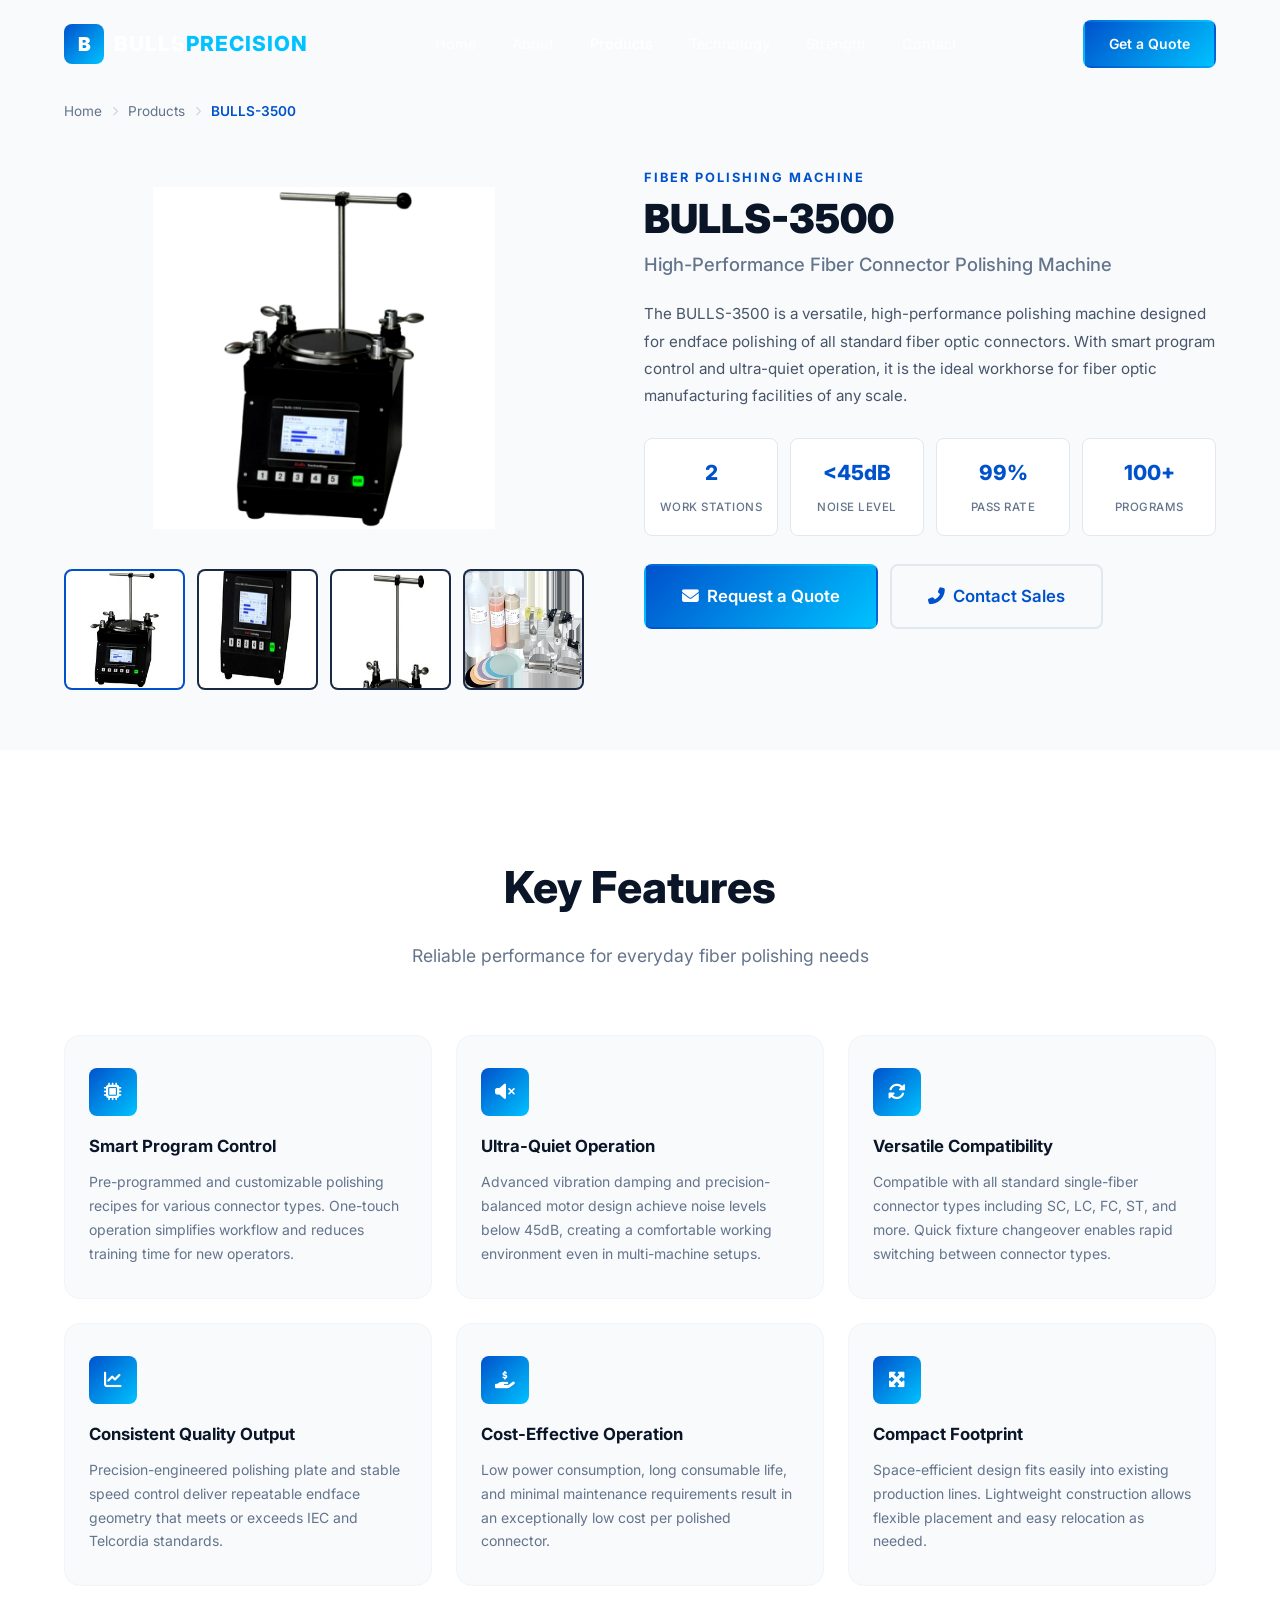
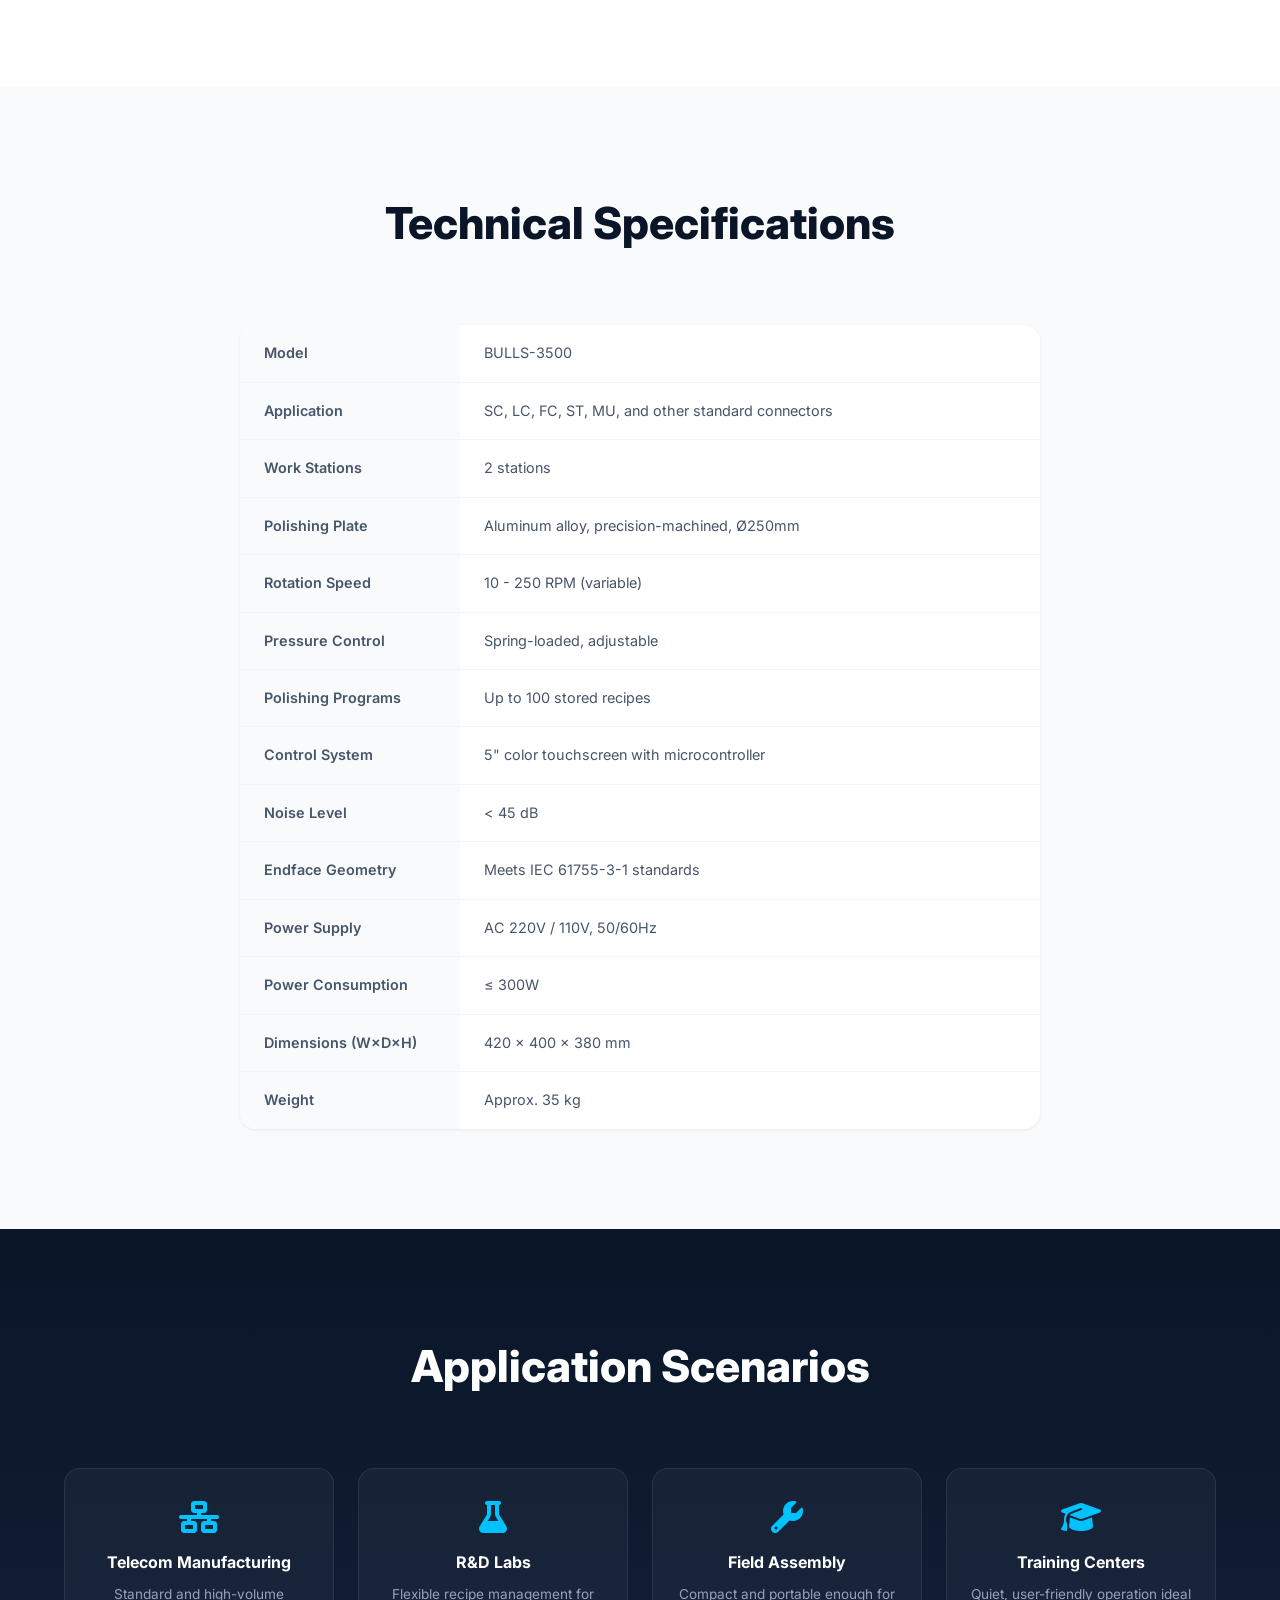
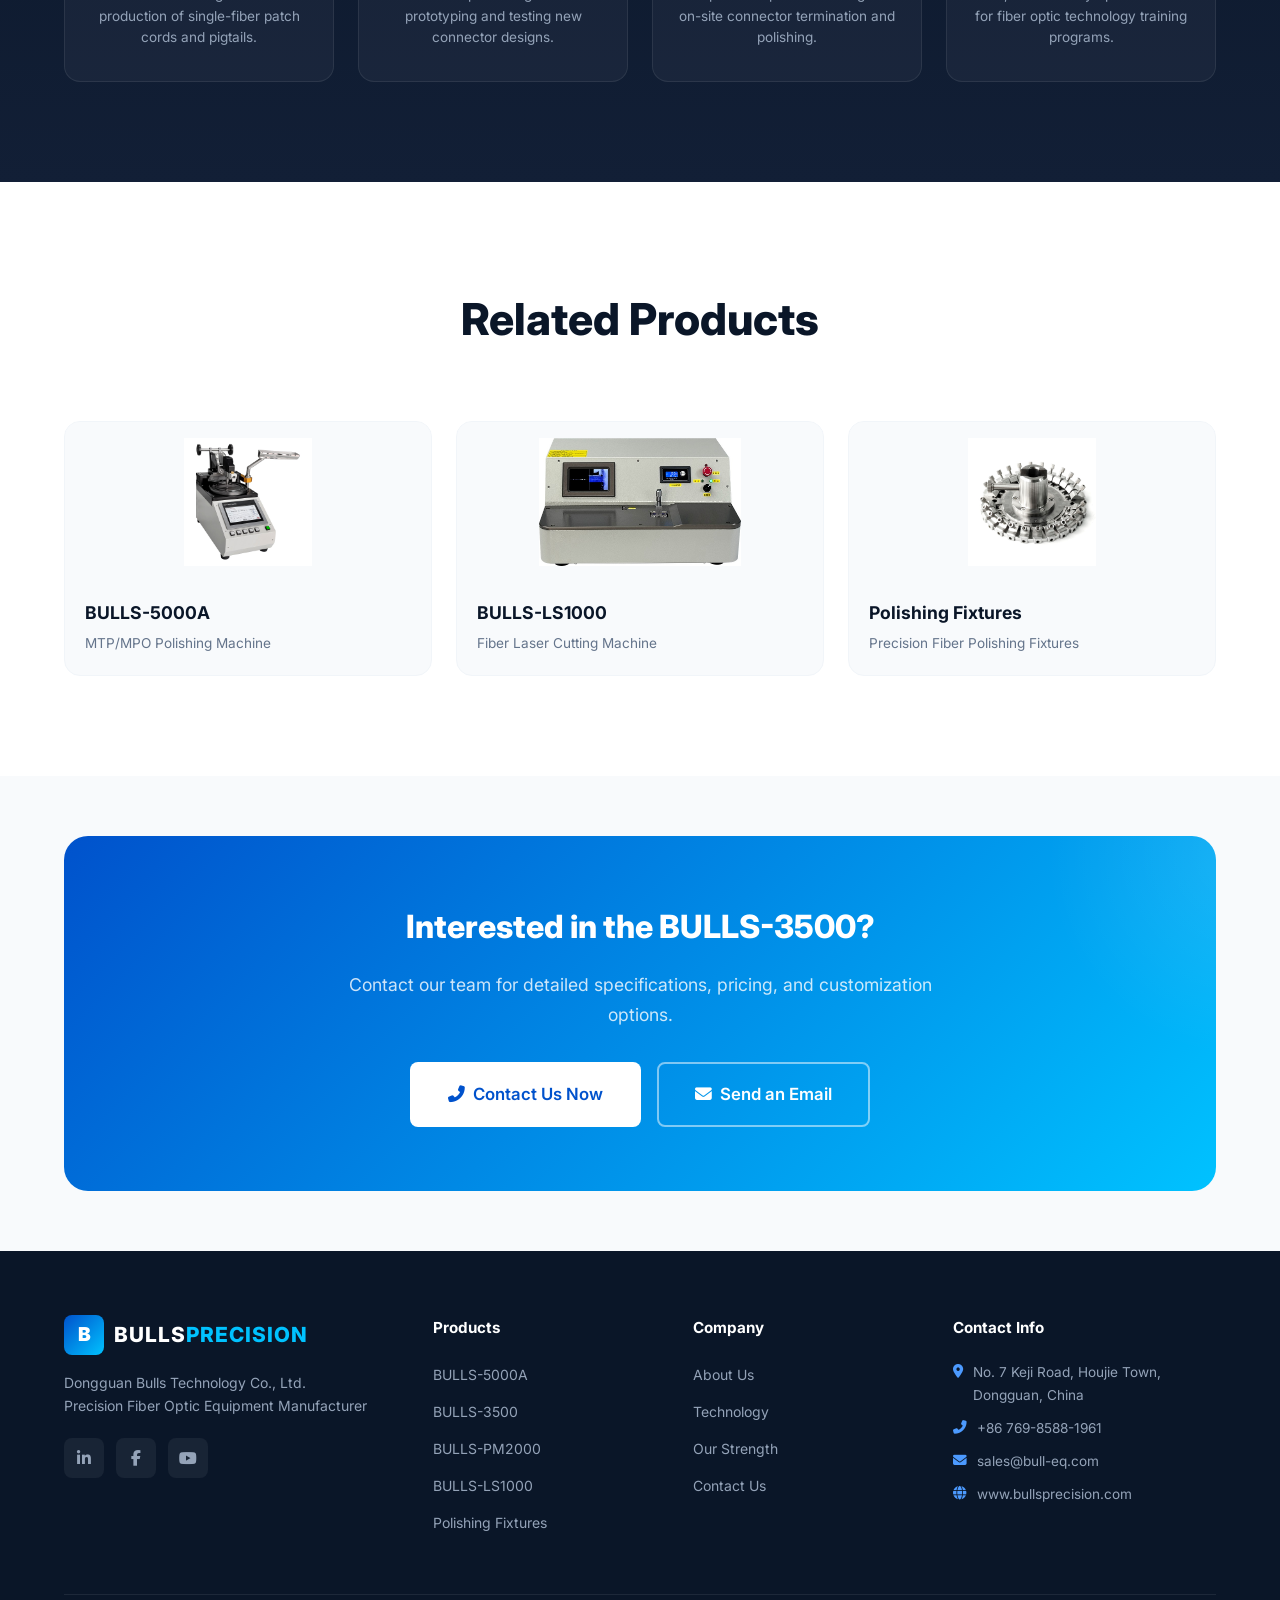
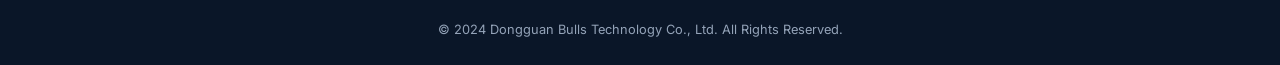
==== products/bulls-3500.html @ af6c83a5 "Initial release: Bulls Precision website Complete static website for Bulls Precision (Dongguan Bulls" ====
<!DOCTYPE html>
<html lang="en">
<head>
    <meta charset="UTF-8">
    <meta name="viewport" content="width=device-width, initial-scale=1.0">
    <title>BULLS-3500 High-Performance Fiber Polishing Machine | Bulls Precision</title>
    <meta name="description" content="BULLS-3500 - Versatile high-performance fiber optic connector polishing machine with smart program control and ultra-quiet operation.">
    <meta name="keywords" content="BULLS-3500, fiber polishing machine, fiber connector polishing, SC LC FC polishing, high-performance polishing machine, Bulls Precision">
    <meta name="robots" content="index, follow">
    <link rel="canonical" href="https://www.bullsprecision.com/products/bulls-3500.html">
    <meta property="og:type" content="product">
    <meta property="og:url" content="https://www.bullsprecision.com/products/bulls-3500.html">
    <meta property="og:title" content="BULLS-3500 High-Performance Fiber Polishing Machine | Bulls Precision">
    <meta property="og:description" content="Versatile high-performance fiber optic connector polishing machine with smart program control, ultra-quiet operation, and multi-connector support.">
    <meta property="og:image" content="https://www.bullsprecision.com/images/product-bulls-3900-hq.jpg">
    <meta property="og:site_name" content="Bulls Precision">
    <meta name="twitter:card" content="summary_large_image">
    <meta name="twitter:title" content="BULLS-3500 Fiber Polishing Machine">
    <meta name="twitter:description" content="High-performance fiber polishing machine with smart control, ultra-quiet operation, and support for SC, LC, FC, ST connectors.">
    <meta name="twitter:image" content="https://www.bullsprecision.com/images/product-bulls-3900-hq.jpg">
    <link rel="stylesheet" href="../css/style.css">
    <link rel="stylesheet" href="../css/product-detail.css">
    <link href="https://fonts.googleapis.com/css2?family=Inter:wght@300;400;500;600;700;800;900&display=swap" rel="stylesheet">
    <link rel="stylesheet" href="https://cdnjs.cloudflare.com/ajax/libs/font-awesome/6.5.0/css/all.min.css">

    <!-- Structured Data: Product -->
    <script type="application/ld+json">
    {
        "@context": "https://schema.org",
        "@type": "Product",
        "name": "BULLS-3500",
        "description": "Versatile high-performance fiber optic connector polishing machine with smart program control, ultra-quiet operation, and multi-connector compatibility.",
        "brand": {
                "@type": "Brand",
                "name": "Bulls Precision"
        },
        "manufacturer": {
                "@type": "Organization",
                "name": "Dongguan Bulls Technology Co., Ltd."
        },
        "category": "Fiber Optic Polishing Machine",
        "image": "https://www.bullsprecision.com/images/product-bulls-3900-hq.jpg",
        "url": "https://www.bullsprecision.com/products/bulls-3500.html",
        "offers": {
                "@type": "Offer",
                "availability": "https://schema.org/InStock",
                "priceCurrency": "USD",
                "seller": {
                        "@type": "Organization",
                        "name": "Bulls Precision"
                }
        }
}
    </script>
</head>
<body>
    <!-- Navigation -->
    <nav class="navbar scrolled" id="navbar">
        <div class="container nav-container">
            <a href="../index.html" class="logo">
                <span class="logo-icon">B</span>
                <span class="logo-text">BULLS<span class="logo-highlight">PRECISION</span></span>
            </a>
            <ul class="nav-links" id="navLinks">
                <li><a href="../index.html">Home</a></li>
                <li><a href="../index.html#about">About</a></li>
                <li><a href="../index.html#products" class="active">Products</a></li>
                <li><a href="../index.html#tech">Technology</a></li>
                <li><a href="../index.html#stats">Strength</a></li>
                <li><a href="../index.html#contact">Contact</a></li>
            </ul>
            <div class="nav-right">
                <a href="../index.html#contact" class="btn btn-nav">Get a Quote</a>
                <button class="hamburger" id="hamburger" aria-label="Menu">
                    <span></span><span></span><span></span>
                </button>
            </div>
        </div>
    </nav>

    <main>

    <!-- Product Hero -->
    <section class="product-hero">
        <div class="container">
            <div class="product-breadcrumb">
                <a href="../index.html">Home</a>
                <i class="fas fa-chevron-right"></i>
                <a href="../index.html#products">Products</a>
                <i class="fas fa-chevron-right"></i>
                <span>BULLS-3500</span>
            </div>
            <div class="product-hero-grid">
                <div class="product-hero-image">
                    <div class="product-image-large has-img">
                        <img src="../images/product-bulls-3900-hq.jpg" alt="BULLS-3500">
                    </div>
                    <div class="product-image-thumbs">
                        <div class="thumb active" data-full="../images/product-bulls-3900-hq.jpg"><img src="../images/thumb-3500-full.jpg" alt="Full view"></div>
                        <div class="thumb" data-full="../images/product-bulls-3900-hq.jpg"><img src="../images/thumb-3500-panel.jpg" alt="Control panel"></div>
                        <div class="thumb" data-full="../images/product-bulls-3900-hq.jpg"><img src="../images/thumb-3500-plate.jpg" alt="Polishing plate"></div>
                        <div class="thumb" data-full="../images/product-bulls-3900-hq.jpg"><img src="../images/thumb-3500-accessories.jpg" alt="Accessories"></div>
                    </div>
                </div>
                <div class="product-hero-info">
                    <span class="product-category">Fiber Polishing Machine</span>
                    <h1>BULLS-3500</h1>
                    <p class="product-tagline">High-Performance Fiber Connector Polishing Machine</p>
                    <p class="product-intro">
                        The BULLS-3500 is a versatile, high-performance polishing machine designed for endface polishing
                        of all standard fiber optic connectors. With smart program control and ultra-quiet operation,
                        it is the ideal workhorse for fiber optic manufacturing facilities of any scale.
                    </p>
                    <div class="product-key-specs">
                        <div class="key-spec">
                            <span class="key-spec-value">2</span>
                            <span class="key-spec-label">Work Stations</span>
                        </div>
                        <div class="key-spec">
                            <span class="key-spec-value">&lt;45dB</span>
                            <span class="key-spec-label">Noise Level</span>
                        </div>
                        <div class="key-spec">
                            <span class="key-spec-value">99%</span>
                            <span class="key-spec-label">Pass Rate</span>
                        </div>
                        <div class="key-spec">
                            <span class="key-spec-value">100+</span>
                            <span class="key-spec-label">Programs</span>
                        </div>
                    </div>
                    <div class="product-hero-actions">
                        <a href="../index.html#contact" class="btn btn-primary btn-lg">
                            <i class="fas fa-envelope"></i> Request a Quote
                        </a>
                        <a href="mailto:sales@bull-eq.com" class="btn btn-secondary btn-lg">
                            <i class="fas fa-phone-alt"></i> Contact Sales
                        </a>
                    </div>
                </div>
            </div>
        </div>
    </section>

    <!-- Features -->
    <section class="section product-features-section">
        <div class="container">
            <div class="section-header">
                <h2 class="section-title">Key Features</h2>
                <p class="section-subtitle">Reliable performance for everyday fiber polishing needs</p>
            </div>
            <div class="features-grid">
                <div class="feature-card">
                    <div class="feature-icon"><i class="fas fa-microchip"></i></div>
                    <h3>Smart Program Control</h3>
                    <p>Pre-programmed and customizable polishing recipes for various connector types. One-touch operation simplifies workflow and reduces training time for new operators.</p>
                </div>
                <div class="feature-card">
                    <div class="feature-icon"><i class="fas fa-volume-mute"></i></div>
                    <h3>Ultra-Quiet Operation</h3>
                    <p>Advanced vibration damping and precision-balanced motor design achieve noise levels below 45dB, creating a comfortable working environment even in multi-machine setups.</p>
                </div>
                <div class="feature-card">
                    <div class="feature-icon"><i class="fas fa-sync-alt"></i></div>
                    <h3>Versatile Compatibility</h3>
                    <p>Compatible with all standard single-fiber connector types including SC, LC, FC, ST, and more. Quick fixture changeover enables rapid switching between connector types.</p>
                </div>
                <div class="feature-card">
                    <div class="feature-icon"><i class="fas fa-chart-line"></i></div>
                    <h3>Consistent Quality Output</h3>
                    <p>Precision-engineered polishing plate and stable speed control deliver repeatable endface geometry that meets or exceeds IEC and Telcordia standards.</p>
                </div>
                <div class="feature-card">
                    <div class="feature-icon"><i class="fas fa-hand-holding-usd"></i></div>
                    <h3>Cost-Effective Operation</h3>
                    <p>Low power consumption, long consumable life, and minimal maintenance requirements result in an exceptionally low cost per polished connector.</p>
                </div>
                <div class="feature-card">
                    <div class="feature-icon"><i class="fas fa-expand-arrows-alt"></i></div>
                    <h3>Compact Footprint</h3>
                    <p>Space-efficient design fits easily into existing production lines. Lightweight construction allows flexible placement and easy relocation as needed.</p>
                </div>
            </div>
        </div>
    </section>

    <!-- Specifications -->
    <section class="section product-specs-section">
        <div class="container">
            <div class="section-header">
                <h2 class="section-title">Technical Specifications</h2>
            </div>
            <div class="specs-table-wrapper">
                <table class="specs-table">
                    <tbody>
                        <tr><td class="spec-label">Model</td><td>BULLS-3500</td></tr>
                        <tr><td class="spec-label">Application</td><td>SC, LC, FC, ST, MU, and other standard connectors</td></tr>
                        <tr><td class="spec-label">Work Stations</td><td>2 stations</td></tr>
                        <tr><td class="spec-label">Polishing Plate</td><td>Aluminum alloy, precision-machined, &Oslash;250mm</td></tr>
                        <tr><td class="spec-label">Rotation Speed</td><td>10 - 250 RPM (variable)</td></tr>
                        <tr><td class="spec-label">Pressure Control</td><td>Spring-loaded, adjustable</td></tr>
                        <tr><td class="spec-label">Polishing Programs</td><td>Up to 100 stored recipes</td></tr>
                        <tr><td class="spec-label">Control System</td><td>5" color touchscreen with microcontroller</td></tr>
                        <tr><td class="spec-label">Noise Level</td><td>&lt; 45 dB</td></tr>
                        <tr><td class="spec-label">Endface Geometry</td><td>Meets IEC 61755-3-1 standards</td></tr>
                        <tr><td class="spec-label">Power Supply</td><td>AC 220V / 110V, 50/60Hz</td></tr>
                        <tr><td class="spec-label">Power Consumption</td><td>&le; 300W</td></tr>
                        <tr><td class="spec-label">Dimensions (W&times;D&times;H)</td><td>420 &times; 400 &times; 380 mm</td></tr>
                        <tr><td class="spec-label">Weight</td><td>Approx. 35 kg</td></tr>
                    </tbody>
                </table>
            </div>
        </div>
    </section>

    <!-- Applications -->
    <section class="section product-applications">
        <div class="container">
            <div class="section-header light">
                <h2 class="section-title">Application Scenarios</h2>
            </div>
            <div class="applications-grid">
                <div class="application-card">
                    <i class="fas fa-network-wired"></i>
                    <h4>Telecom Manufacturing</h4>
                    <p>Standard and high-volume production of single-fiber patch cords and pigtails.</p>
                </div>
                <div class="application-card">
                    <i class="fas fa-flask"></i>
                    <h4>R&D Labs</h4>
                    <p>Flexible recipe management for prototyping and testing new connector designs.</p>
                </div>
                <div class="application-card">
                    <i class="fas fa-wrench"></i>
                    <h4>Field Assembly</h4>
                    <p>Compact and portable enough for on-site connector termination and polishing.</p>
                </div>
                <div class="application-card">
                    <i class="fas fa-graduation-cap"></i>
                    <h4>Training Centers</h4>
                    <p>Quiet, user-friendly operation ideal for fiber optic technology training programs.</p>
                </div>
            </div>
        </div>
    </section>

    <!-- Related Products -->
    <section class="section related-products">
        <div class="container">
            <div class="section-header">
                <h2 class="section-title">Related Products</h2>
            </div>
            <div class="related-grid">
                <a href="bulls-5000a.html" class="related-card">
                    <div class="related-image"><img src="../images/product-bulls-5000-hq.jpg" alt="BULLS-5000A"></div>
                    <h4>BULLS-5000A</h4>
                    <p>MTP/MPO Polishing Machine</p>
                </a>
                <a href="bulls-ls1000.html" class="related-card">
                    <div class="related-image"><img src="../images/product-ls1000-hq.jpg" alt="BULLS-LS1000"></div>
                    <h4>BULLS-LS1000</h4>
                    <p>Fiber Laser Cutting Machine</p>
                </a>
                <a href="fixtures.html" class="related-card">
                    <div class="related-image"><img src="../images/fixture-round-hq.jpg" alt="Polishing Fixtures"></div>
                    <h4>Polishing Fixtures</h4>
                    <p>Precision Fiber Polishing Fixtures</p>
                </a>
            </div>
        </div>
    </section>

    <!-- CTA -->
    <section class="section cta-section">
        <div class="container">
            <div class="cta-card">
                <div class="cta-content">
                    <h2>Interested in the BULLS-3500?</h2>
                    <p>Contact our team for detailed specifications, pricing, and customization options.</p>
                    <div class="cta-actions">
                        <a href="../index.html#contact" class="btn btn-white btn-lg">
                            <i class="fas fa-phone-alt"></i> <span>Contact Us Now</span>
                        </a>
                        <a href="mailto:sales@bull-eq.com" class="btn btn-outline-white btn-lg">
                            <i class="fas fa-envelope"></i> <span>Send an Email</span>
                        </a>
                    </div>
                </div>
            </div>
        </div>
    </section>

    </main>

    <!-- Footer -->
    <footer class="footer">
        <div class="container">
            <div class="footer-grid">
                <div class="footer-brand">
                    <a href="../index.html" class="logo">
                        <span class="logo-icon">B</span>
                        <span class="logo-text">BULLS<span class="logo-highlight">PRECISION</span></span>
                    </a>
                    <p>Dongguan Bulls Technology Co., Ltd.<br>Precision Fiber Optic Equipment Manufacturer</p>
                    <div class="footer-social">
                        <a href="#" aria-label="LinkedIn"><i class="fab fa-linkedin-in"></i></a>
                        <a href="#" aria-label="Facebook"><i class="fab fa-facebook-f"></i></a>
                        <a href="#" aria-label="YouTube"><i class="fab fa-youtube"></i></a>
                    </div>
                </div>
                <div class="footer-links">
                    <h4>Products</h4>
                    <ul>
                        <li><a href="bulls-5000a.html">BULLS-5000A</a></li>
                        <li><a href="bulls-3500.html">BULLS-3500</a></li>
                        <li><a href="bulls-pm2000.html">BULLS-PM2000</a></li>
                        <li><a href="bulls-ls1000.html">BULLS-LS1000</a></li>
                        <li><a href="fixtures.html">Polishing Fixtures</a></li>
                    </ul>
                </div>
                <div class="footer-links">
                    <h4>Company</h4>
                    <ul>
                        <li><a href="../index.html#about">About Us</a></li>
                        <li><a href="../index.html#tech">Technology</a></li>
                        <li><a href="../index.html#stats">Our Strength</a></li>
                        <li><a href="../index.html#contact">Contact Us</a></li>
                    </ul>
                </div>
                <div class="footer-links">
                    <h4>Contact Info</h4>
                    <ul class="footer-contact">
                        <li><i class="fas fa-map-marker-alt"></i> No. 7 Keji Road, Houjie Town, Dongguan, China</li>
                        <li><i class="fas fa-phone-alt"></i> +86 769-8588-1961</li>
                        <li><i class="fas fa-envelope"></i> sales@bull-eq.com</li>
                        <li><i class="fas fa-globe"></i> www.bullsprecision.com</li>
                    </ul>
                </div>
            </div>
            <div class="footer-bottom">
                <p>&copy; 2024 Dongguan Bulls Technology Co., Ltd. All Rights Reserved.</p>
            </div>
        </div>
    </footer>

    <button class="back-to-top" id="backToTop" aria-label="Back to top">
        <i class="fas fa-chevron-up"></i>
    </button>

    <script src="../js/main.js"></script>
</body>
</html>
---- css/style.css ----
/* ========================================
   Bulls Precision - Premium Corporate Site
   ======================================== */

/* --- CSS Variables --- */
:root {
    --primary: #0052CC;
    --primary-dark: #003D99;
    --primary-light: #4C9AFF;
    --accent: #00C2FF;
    --accent-glow: rgba(0, 194, 255, 0.3);
    --dark: #0A1628;
    --dark-2: #121F36;
    --dark-3: #1A2944;
    --gray-900: #1E293B;
    --gray-800: #334155;
    --gray-700: #475569;
    --gray-600: #64748B;
    --gray-500: #94A3B8;
    --gray-400: #CBD5E1;
    --gray-300: #E2E8F0;
    --gray-200: #F1F5F9;
    --gray-100: #F8FAFC;
    --white: #FFFFFF;
    --gradient-primary: linear-gradient(135deg, #0052CC 0%, #00C2FF 100%);
    --gradient-dark: linear-gradient(180deg, #0A1628 0%, #121F36 100%);
    --gradient-card: linear-gradient(135deg, rgba(255,255,255,0.05) 0%, rgba(255,255,255,0.02) 100%);
    --shadow-sm: 0 1px 3px rgba(0,0,0,0.08);
    --shadow-md: 0 4px 20px rgba(0,0,0,0.1);
    --shadow-lg: 0 10px 40px rgba(0,0,0,0.15);
    --shadow-xl: 0 20px 60px rgba(0,0,0,0.2);
    --shadow-glow: 0 0 30px rgba(0, 82, 204, 0.3);
    --radius-sm: 8px;
    --radius-md: 12px;
    --radius-lg: 16px;
    --radius-xl: 24px;
    --transition: all 0.3s cubic-bezier(0.4, 0, 0.2, 1);
    --font-sans: 'Inter', 'Noto Sans SC', -apple-system, BlinkMacSystemFont, sans-serif;
}

/* --- Reset & Base --- */
*, *::before, *::after { box-sizing: border-box; margin: 0; padding: 0; }

html {
    scroll-behavior: smooth;
    font-size: 16px;
    -webkit-font-smoothing: antialiased;
}

body {
    font-family: var(--font-sans);
    color: var(--gray-800);
    background: var(--white);
    line-height: 1.7;
    overflow-x: hidden;
}

.container {
    max-width: 1200px;
    margin: 0 auto;
    padding: 0 24px;
}

a { text-decoration: none; color: inherit; transition: var(--transition); }
img { max-width: 100%; display: block; }
ul { list-style: none; }

/* --- Buttons --- */
.btn {
    display: inline-flex;
    align-items: center;
    gap: 8px;
    padding: 12px 28px;
    border-radius: var(--radius-sm);
    font-weight: 600;
    font-size: 0.95rem;
    border: 2px solid transparent;
    cursor: pointer;
    transition: var(--transition);
    white-space: nowrap;
    font-family: var(--font-sans);
}

.btn-primary {
    background: var(--gradient-primary);
    color: var(--white);
    border-color: transparent;
}
.btn-primary:hover {
    transform: translateY(-2px);
    box-shadow: var(--shadow-glow);
}

.btn-secondary {
    background: var(--gray-100);
    color: var(--primary);
    border-color: var(--gray-300);
}
.btn-secondary:hover {
    background: var(--primary);
    color: var(--white);
    border-color: var(--primary);
    transform: translateY(-2px);
}

.btn-outline {
    background: transparent;
    color: var(--white);
    border-color: rgba(255,255,255,0.4);
}
.btn-outline:hover {
    background: var(--white);
    color: var(--primary);
    border-color: var(--white);
}

.btn-white {
    background: var(--white);
    color: var(--primary);
}
.btn-white:hover {
    transform: translateY(-2px);
    box-shadow: var(--shadow-lg);
}

.btn-outline-white {
    background: transparent;
    color: var(--white);
    border-color: rgba(255,255,255,0.5);
}
.btn-outline-white:hover {
    background: rgba(255,255,255,0.15);
    border-color: var(--white);
}

.btn-lg { padding: 16px 36px; font-size: 1.05rem; }
.btn-full { width: 100%; justify-content: center; }
.btn-nav { padding: 10px 24px; font-size: 0.875rem; }

/* --- Navbar --- */
.navbar {
    position: fixed;
    top: 0;
    left: 0;
    right: 0;
    z-index: 1000;
    padding: 20px 0;
    transition: var(--transition);
}

.navbar.scrolled {
    background: rgba(255,255,255,0.95);
    backdrop-filter: blur(20px);
    -webkit-backdrop-filter: blur(20px);
    padding: 12px 0;
    box-shadow: 0 1px 20px rgba(0,0,0,0.08);
}

.nav-container {
    display: flex;
    align-items: center;
    justify-content: space-between;
}

.logo {
    display: flex;
    align-items: center;
    gap: 10px;
    z-index: 1001;
}

.logo-icon {
    display: flex;
    align-items: center;
    justify-content: center;
    width: 40px;
    height: 40px;
    background: var(--gradient-primary);
    color: var(--white);
    font-weight: 900;
    font-size: 1.2rem;
    border-radius: var(--radius-sm);
}

.logo-text {
    font-size: 1.3rem;
    font-weight: 800;
    letter-spacing: 1px;
    color: var(--white);
}

.navbar.scrolled .logo-text { color: var(--dark); }

.logo-highlight { color: var(--accent); }

.nav-links {
    display: flex;
    align-items: center;
    gap: 4px;
}

.nav-links a {
    padding: 8px 16px;
    font-size: 0.9rem;
    font-weight: 500;
    color: rgba(255,255,255,0.8);
    border-radius: var(--radius-sm);
}

.nav-links a:hover,
.nav-links a.active {
    color: var(--white);
    background: rgba(255,255,255,0.1);
}

.navbar.scrolled .nav-links a {
    color: var(--gray-700);
}

.navbar.scrolled .nav-links a:hover,
.navbar.scrolled .nav-links a.active {
    color: var(--primary);
    background: var(--gray-100);
}

.nav-right {
    display: flex;
    align-items: center;
    gap: 16px;
}

.btn-nav {
    background: var(--gradient-primary);
    color: var(--white) !important;
    border-radius: var(--radius-sm);
}

.hamburger {
    display: none;
    flex-direction: column;
    gap: 5px;
    background: none;
    border: none;
    cursor: pointer;
    padding: 4px;
    z-index: 1001;
}

.hamburger span {
    width: 24px;
    height: 2px;
    background: var(--white);
    border-radius: 2px;
    transition: var(--transition);
}

.navbar.scrolled .hamburger span { background: var(--dark); }

/* --- Hero --- */
.hero {
    position: relative;
    min-height: 100vh;
    display: flex;
    align-items: center;
    justify-content: center;
    background: var(--gradient-dark);
    overflow: hidden;
}

.hero-bg {
    position: absolute;
    inset: 0;
    overflow: hidden;
}

.hero-particles {
    position: absolute;
    inset: 0;
}

.hero-grid {
    position: absolute;
    inset: 0;
    background-image:
        linear-gradient(rgba(255,255,255,0.03) 1px, transparent 1px),
        linear-gradient(90deg, rgba(255,255,255,0.03) 1px, transparent 1px);
    background-size: 60px 60px;
}

.hero-content {
    position: relative;
    text-align: center;
    padding-top: 100px;
    z-index: 2;
}

.hero-badge {
    display: inline-block;
    padding: 8px 24px;
    background: rgba(0,194,255,0.1);
    border: 1px solid rgba(0,194,255,0.3);
    border-radius: 50px;
    color: var(--accent);
    font-size: 0.875rem;
    font-weight: 500;
    margin-bottom: 32px;
    letter-spacing: 1px;
    animation: fadeInDown 0.8s ease;
}

.hero-title {
    font-size: clamp(2.5rem, 6vw, 4.5rem);
    font-weight: 900;
    line-height: 1.1;
    margin-bottom: 24px;
    animation: fadeInUp 0.8s ease 0.2s both;
}

.hero-line {
    display: block;
    color: var(--white);
}

.gradient-text {
    background: var(--gradient-primary);
    background: linear-gradient(135deg, #4C9AFF 0%, #00C2FF 50%, #00E5FF 100%);
    -webkit-background-clip: text;
    -webkit-text-fill-color: transparent;
    background-clip: text;
}

.hero-desc {
    font-size: 1.125rem;
    color: var(--gray-500);
    max-width: 700px;
    margin: 0 auto 40px;
    line-height: 1.8;
    animation: fadeInUp 0.8s ease 0.4s both;
}

.hero-actions {
    display: flex;
    align-items: center;
    justify-content: center;
    gap: 16px;
    margin-bottom: 60px;
    animation: fadeInUp 0.8s ease 0.6s both;
}

.hero-stats-row {
    display: flex;
    align-items: center;
    justify-content: center;
    gap: 40px;
    padding-top: 40px;
    border-top: 1px solid rgba(255,255,255,0.08);
    animation: fadeInUp 0.8s ease 0.8s both;
}

.hero-stat { text-align: center; }

.hero-stat-num {
    font-size: 2rem;
    font-weight: 800;
    color: var(--white);
}

.hero-stat-plus {
    font-size: 1.5rem;
    font-weight: 700;
    color: var(--accent);
}

.hero-stat-label {
    display: block;
    font-size: 0.85rem;
    color: var(--gray-500);
    margin-top: 4px;
}

.hero-stat-divider {
    width: 1px;
    height: 40px;
    background: rgba(255,255,255,0.1);
}

.hero-scroll {
    position: absolute;
    bottom: 30px;
    left: 50%;
    transform: translateX(-50%);
    z-index: 2;
}

.hero-scroll a {
    display: block;
    width: 28px;
    height: 44px;
    border: 2px solid rgba(255,255,255,0.3);
    border-radius: 14px;
    position: relative;
}

.hero-scroll span {
    display: block;
    width: 4px;
    height: 8px;
    background: var(--accent);
    border-radius: 2px;
    position: absolute;
    left: 50%;
    top: 8px;
    transform: translateX(-50%);
    animation: scrollDown 1.5s ease infinite;
}

@keyframes scrollDown {
    0% { opacity: 1; top: 8px; }
    100% { opacity: 0; top: 24px; }
}

/* --- Section Common --- */
.section {
    padding: 100px 0;
}

.section-header {
    text-align: center;
    margin-bottom: 64px;
}

.section-tag {
    display: inline-block;
    font-size: 0.8rem;
    font-weight: 700;
    letter-spacing: 3px;
    text-transform: uppercase;
    color: var(--primary);
    margin-bottom: 12px;
}

.section-header.light .section-tag { color: var(--accent); }

.section-title {
    font-size: clamp(2rem, 4vw, 2.75rem);
    font-weight: 800;
    color: var(--dark);
    margin-bottom: 16px;
}

.section-header.light .section-title { color: var(--white); }

.section-subtitle {
    font-size: 1.1rem;
    color: var(--gray-600);
    max-width: 600px;
    margin: 0 auto;
}

.section-header.light .section-subtitle { color: var(--gray-500); }

/* --- About --- */
.about { background: var(--gray-100); }

.about-grid {
    display: grid;
    grid-template-columns: 1fr 1fr;
    gap: 60px;
    align-items: center;
}

.about-lead {
    font-size: 1.15rem;
    color: var(--gray-800);
    font-weight: 500;
    margin-bottom: 16px;
    line-height: 1.8;
}

.about-text p {
    color: var(--gray-600);
    line-height: 1.8;
    margin-bottom: 32px;
}

.about-features {
    display: flex;
    flex-direction: column;
    gap: 20px;
}

.about-feature {
    display: flex;
    align-items: flex-start;
    gap: 16px;
    padding: 16px;
    background: var(--white);
    border-radius: var(--radius-md);
    box-shadow: var(--shadow-sm);
    transition: var(--transition);
}

.about-feature:hover {
    transform: translateX(8px);
    box-shadow: var(--shadow-md);
}

.about-feature-icon {
    display: flex;
    align-items: center;
    justify-content: center;
    width: 48px;
    height: 48px;
    background: var(--gradient-primary);
    color: var(--white);
    border-radius: var(--radius-sm);
    font-size: 1.1rem;
    flex-shrink: 0;
}

.about-feature h4 {
    font-size: 1rem;
    font-weight: 700;
    color: var(--dark);
    margin-bottom: 4px;
}

.about-feature p {
    font-size: 0.875rem;
    color: var(--gray-600);
    margin: 0;
}

.about-visual {
    position: relative;
}

.about-image-card {
    border-radius: var(--radius-lg);
    overflow: hidden;
    aspect-ratio: 4/3;
}

.about-image-card img {
    width: 100%;
    height: 100%;
    object-fit: cover;
}

.about-float-card {
    position: absolute;
    padding: 12px 20px;
    background: var(--white);
    border-radius: var(--radius-md);
    box-shadow: var(--shadow-lg);
    display: flex;
    align-items: center;
    gap: 10px;
    font-weight: 600;
    font-size: 0.875rem;
    animation: float 3s ease-in-out infinite;
}

.about-float-card i {
    color: var(--primary);
    font-size: 1.2rem;
}

.about-float-card.card-1 {
    top: -20px;
    right: -20px;
}

.about-float-card.card-2 {
    bottom: 30px;
    left: -20px;
    animation-delay: 1.5s;
}

@keyframes float {
    0%, 100% { transform: translateY(0); }
    50% { transform: translateY(-10px); }
}

/* --- Products --- */
.products { background: var(--white); }

.products-grid {
    display: grid;
    grid-template-columns: repeat(3, 1fr);
    gap: 24px;
}

.product-card {
    background: var(--white);
    border: 1px solid var(--gray-300);
    border-radius: var(--radius-lg);
    overflow: hidden;
    transition: var(--transition);
    position: relative;
}

.product-card:hover {
    transform: translateY(-8px);
    box-shadow: var(--shadow-xl);
    border-color: var(--primary-light);
}

.product-card.featured {
    grid-column: 1 / -1;
    display: grid;
    grid-template-columns: 1fr 1.5fr;
    border: 2px solid var(--primary);
}

.product-badge {
    position: absolute;
    top: 16px;
    left: 16px;
    padding: 4px 14px;
    background: var(--gradient-primary);
    color: var(--white);
    font-size: 0.75rem;
    font-weight: 700;
    border-radius: 50px;
    z-index: 2;
}

.product-image {
    background: var(--gray-100);
    display: flex;
    align-items: center;
    justify-content: center;
    min-height: 200px;
    padding: 20px;
    overflow: hidden;
}

.product-image img {
    max-width: 100%;
    max-height: 240px;
    object-fit: contain;
    transition: transform 0.4s ease;
}

.product-card:hover .product-image img {
    transform: scale(1.05);
}

.product-card.featured .product-image {
    min-height: 300px;
    background: var(--gray-100);
    padding: 30px;
}

.product-card.featured .product-image img {
    max-height: 320px;
}

.product-info {
    padding: 28px;
}

.product-info h3 {
    font-size: 1.3rem;
    font-weight: 800;
    color: var(--dark);
    margin-bottom: 4px;
}

.product-subtitle {
    font-size: 0.9rem;
    color: var(--primary);
    font-weight: 600;
    margin-bottom: 12px;
}

.product-desc {
    font-size: 0.9rem;
    color: var(--gray-600);
    line-height: 1.7;
    margin-bottom: 16px;
}

.product-features {
    display: flex;
    flex-wrap: wrap;
    gap: 8px;
    margin-bottom: 20px;
}

.product-features li {
    display: flex;
    align-items: center;
    gap: 6px;
    font-size: 0.8rem;
    color: var(--gray-700);
    background: var(--gray-100);
    padding: 4px 12px;
    border-radius: 50px;
}

.product-features li i {
    color: var(--primary);
    font-size: 0.7rem;
}

/* --- Tech Section --- */
.tech {
    background: var(--gradient-dark);
    position: relative;
    overflow: hidden;
}

.tech::before {
    content: '';
    position: absolute;
    top: -50%;
    right: -20%;
    width: 600px;
    height: 600px;
    background: radial-gradient(circle, rgba(0,82,204,0.15) 0%, transparent 70%);
    border-radius: 50%;
}

.tech-grid {
    display: grid;
    grid-template-columns: repeat(3, 1fr);
    gap: 24px;
    position: relative;
    z-index: 1;
}

.tech-card {
    padding: 36px 28px;
    background: rgba(255,255,255,0.04);
    border: 1px solid rgba(255,255,255,0.08);
    border-radius: var(--radius-lg);
    transition: var(--transition);
    opacity: 0;
    transform: translateY(30px);
}

.tech-card.visible {
    opacity: 1;
    transform: translateY(0);
}

.tech-card:hover {
    background: rgba(255,255,255,0.08);
    border-color: rgba(0,194,255,0.3);
    transform: translateY(-4px);
}

.tech-icon {
    display: flex;
    align-items: center;
    justify-content: center;
    width: 56px;
    height: 56px;
    background: var(--gradient-primary);
    border-radius: var(--radius-md);
    margin-bottom: 20px;
    font-size: 1.3rem;
    color: var(--white);
}

.tech-card h3 {
    font-size: 1.1rem;
    font-weight: 700;
    color: var(--white);
    margin-bottom: 12px;
}

.tech-card p {
    font-size: 0.9rem;
    color: var(--gray-500);
    line-height: 1.7;
}

/* --- Stats Section --- */
.stats { background: var(--white); }

.stats-grid {
    display: grid;
    grid-template-columns: repeat(4, 1fr);
    gap: 24px;
    margin-bottom: 80px;
}

.stat-card {
    text-align: center;
    padding: 36px 24px;
    background: var(--gray-100);
    border-radius: var(--radius-lg);
    transition: var(--transition);
    border: 1px solid transparent;
}

.stat-card:hover {
    transform: translateY(-4px);
    box-shadow: var(--shadow-md);
    border-color: var(--primary-light);
}

.stat-icon {
    display: flex;
    align-items: center;
    justify-content: center;
    width: 52px;
    height: 52px;
    background: var(--gradient-primary);
    color: var(--white);
    border-radius: var(--radius-md);
    margin: 0 auto 20px;
    font-size: 1.2rem;
}

.stat-number {
    font-size: 2.5rem;
    font-weight: 900;
    color: var(--dark);
    margin-bottom: 4px;
}

.stat-label {
    font-size: 1rem;
    font-weight: 600;
    color: var(--gray-800);
    margin-bottom: 8px;
}

.stat-desc {
    font-size: 0.8rem;
    color: var(--gray-600);
}

/* --- Timeline --- */
.timeline-title {
    text-align: center;
    font-size: 1.5rem;
    font-weight: 800;
    color: var(--dark);
    margin-bottom: 48px;
}

.timeline {
    position: relative;
    max-width: 800px;
    margin: 0 auto;
    padding-left: 40px;
}

.timeline::before {
    content: '';
    position: absolute;
    left: 15px;
    top: 0;
    bottom: 0;
    width: 2px;
    background: var(--gradient-primary);
}

.timeline-item {
    position: relative;
    margin-bottom: 40px;
    padding-left: 40px;
    opacity: 0;
    transform: translateX(-20px);
    transition: all 0.6s ease;
}

.timeline-item.visible {
    opacity: 1;
    transform: translateX(0);
}

.timeline-item::before {
    content: '';
    position: absolute;
    left: -33px;
    top: 6px;
    width: 16px;
    height: 16px;
    background: var(--primary);
    border-radius: 50%;
    border: 3px solid var(--white);
    box-shadow: 0 0 0 3px var(--primary-light);
}

.timeline-year {
    font-size: 0.85rem;
    font-weight: 800;
    color: var(--primary);
    margin-bottom: 4px;
    letter-spacing: 1px;
}

.timeline-content h4 {
    font-size: 1.1rem;
    font-weight: 700;
    color: var(--dark);
    margin-bottom: 6px;
}

.timeline-content p {
    font-size: 0.9rem;
    color: var(--gray-600);
    line-height: 1.7;
}

/* --- CTA Section --- */
.cta-section {
    padding: 60px 0;
    background: var(--gray-100);
}

.cta-card {
    background: var(--gradient-primary);
    border-radius: var(--radius-xl);
    padding: 64px;
    text-align: center;
    position: relative;
    overflow: hidden;
}

.cta-card::before {
    content: '';
    position: absolute;
    top: -50%;
    right: -20%;
    width: 400px;
    height: 400px;
    background: radial-gradient(circle, rgba(255,255,255,0.1) 0%, transparent 70%);
    border-radius: 50%;
}

.cta-content { position: relative; z-index: 1; }

.cta-content h2 {
    font-size: 2rem;
    font-weight: 800;
    color: var(--white);
    margin-bottom: 16px;
}

.cta-content p {
    font-size: 1.1rem;
    color: rgba(255,255,255,0.8);
    margin-bottom: 32px;
    max-width: 600px;
    margin-left: auto;
    margin-right: auto;
}

.cta-actions {
    display: flex;
    align-items: center;
    justify-content: center;
    gap: 16px;
}

/* --- Contact --- */
.contact { background: var(--white); }

.contact-grid {
    display: grid;
    grid-template-columns: 1fr 1.2fr;
    gap: 48px;
}

.contact-info-cards {
    display: flex;
    flex-direction: column;
    gap: 16px;
}

.contact-card {
    display: flex;
    align-items: flex-start;
    gap: 16px;
    padding: 20px;
    background: var(--gray-100);
    border-radius: var(--radius-md);
    transition: var(--transition);
}

.contact-card:hover {
    background: var(--white);
    box-shadow: var(--shadow-md);
    transform: translateX(8px);
}

.contact-card-icon {
    display: flex;
    align-items: center;
    justify-content: center;
    width: 44px;
    height: 44px;
    background: var(--gradient-primary);
    color: var(--white);
    border-radius: var(--radius-sm);
    flex-shrink: 0;
}

.contact-card-content h4 {
    font-size: 0.95rem;
    font-weight: 700;
    color: var(--dark);
    margin-bottom: 4px;
}

.contact-card-content p {
    font-size: 0.875rem;
    color: var(--gray-600);
    line-height: 1.6;
}

.contact-form-wrapper {
    background: var(--gray-100);
    border-radius: var(--radius-lg);
    padding: 36px;
}

.contact-form h3 {
    font-size: 1.3rem;
    font-weight: 700;
    color: var(--dark);
    margin-bottom: 24px;
}

.form-row {
    display: grid;
    grid-template-columns: 1fr 1fr;
    gap: 16px;
}

.form-group {
    margin-bottom: 16px;
}

.form-group label {
    display: block;
    font-size: 0.85rem;
    font-weight: 600;
    color: var(--gray-700);
    margin-bottom: 6px;
}

.form-group input,
.form-group select,
.form-group textarea {
    width: 100%;
    padding: 12px 16px;
    border: 1px solid var(--gray-300);
    border-radius: var(--radius-sm);
    font-size: 0.9rem;
    font-family: var(--font-sans);
    color: var(--gray-800);
    background: var(--white);
    transition: var(--transition);
    outline: none;
}

.form-group input:focus,
.form-group select:focus,
.form-group textarea:focus {
    border-color: var(--primary);
    box-shadow: 0 0 0 3px rgba(0,82,204,0.1);
}

.form-group textarea { resize: vertical; }

/* --- Footer --- */
.footer {
    background: var(--dark);
    color: var(--gray-500);
    padding: 64px 0 0;
}

.footer-grid {
    display: grid;
    grid-template-columns: 1.5fr 1fr 1fr 1.2fr;
    gap: 40px;
    padding-bottom: 48px;
    border-bottom: 1px solid rgba(255,255,255,0.08);
}

.footer-brand p {
    margin-top: 16px;
    font-size: 0.875rem;
    line-height: 1.7;
}

.footer-social {
    display: flex;
    gap: 12px;
    margin-top: 20px;
}

.footer-social a {
    display: flex;
    align-items: center;
    justify-content: center;
    width: 40px;
    height: 40px;
    background: rgba(255,255,255,0.06);
    border-radius: var(--radius-sm);
    color: var(--gray-500);
    transition: var(--transition);
}

.footer-social a:hover {
    background: var(--primary);
    color: var(--white);
}

.footer-links h4 {
    font-size: 0.95rem;
    font-weight: 700;
    color: var(--white);
    margin-bottom: 20px;
}

.footer-links li {
    margin-bottom: 10px;
}

.footer-links a {
    font-size: 0.875rem;
    color: var(--gray-500);
}

.footer-links a:hover { color: var(--accent); }

.footer-contact li {
    display: flex;
    align-items: flex-start;
    gap: 10px;
    font-size: 0.85rem;
}

.footer-contact i {
    color: var(--primary-light);
    margin-top: 4px;
    flex-shrink: 0;
}

.footer-bottom {
    padding: 24px 0;
    text-align: center;
    font-size: 0.8rem;
}

/* --- Back to Top --- */
.back-to-top {
    position: fixed;
    bottom: 30px;
    right: 30px;
    width: 48px;
    height: 48px;
    background: var(--gradient-primary);
    color: var(--white);
    border: none;
    border-radius: var(--radius-sm);
    cursor: pointer;
    opacity: 0;
    visibility: hidden;
    transform: translateY(20px);
    transition: var(--transition);
    z-index: 999;
    font-size: 1rem;
    box-shadow: var(--shadow-md);
}

.back-to-top.visible {
    opacity: 1;
    visibility: visible;
    transform: translateY(0);
}

.back-to-top:hover {
    transform: translateY(-4px);
    box-shadow: var(--shadow-glow);
}

/* --- Animations --- */
@keyframes fadeInUp {
    from { opacity: 0; transform: translateY(30px); }
    to { opacity: 1; transform: translateY(0); }
}

@keyframes fadeInDown {
    from { opacity: 0; transform: translateY(-20px); }
    to { opacity: 1; transform: translateY(0); }
}

/* Scroll reveal */
.reveal {
    opacity: 0;
    transform: translateY(40px);
    transition: all 0.8s cubic-bezier(0.4, 0, 0.2, 1);
}

.reveal.visible {
    opacity: 1;
    transform: translateY(0);
}

/* --- Particle --- */
.particle {
    position: absolute;
    border-radius: 50%;
    background: var(--accent);
    pointer-events: none;
    opacity: 0;
    animation: particleFloat linear infinite;
}

@keyframes particleFloat {
    0% { opacity: 0; transform: translateY(0) scale(0); }
    10% { opacity: 0.6; }
    90% { opacity: 0; }
    100% { opacity: 0; transform: translateY(-100vh) scale(1); }
}

/* --- Responsive --- */
@media (max-width: 1024px) {
    .about-grid { grid-template-columns: 1fr; gap: 40px; }
    .products-grid { grid-template-columns: repeat(2, 1fr); }
    .product-card.featured { grid-template-columns: 1fr; }
    .tech-grid { grid-template-columns: repeat(2, 1fr); }
    .stats-grid { grid-template-columns: repeat(2, 1fr); }
    .footer-grid { grid-template-columns: repeat(2, 1fr); }
}

@media (max-width: 768px) {
    .nav-links {
        position: fixed;
        top: 0;
        left: 0;
        right: 0;
        bottom: 0;
        background: var(--dark);
        flex-direction: column;
        justify-content: center;
        gap: 8px;
        opacity: 0;
        visibility: hidden;
        transition: var(--transition);
    }
    .nav-links.active { opacity: 1; visibility: visible; }
    .nav-links a {
        font-size: 1.2rem;
        color: var(--white) !important;
        padding: 12px 24px;
    }
    .hamburger { display: flex; }
    .btn-nav { display: none; }

    .hero-title { font-size: 2.2rem; }
    .hero-desc { font-size: 1rem; }
    .hero-desc br { display: none; }
    .hero-actions { flex-direction: column; }
    .hero-stats-row {
        flex-wrap: wrap;
        gap: 24px;
    }
    .hero-stat-divider { display: none; }

    .products-grid { grid-template-columns: 1fr; }
    .tech-grid { grid-template-columns: 1fr; }
    .stats-grid { grid-template-columns: 1fr; }
    .contact-grid { grid-template-columns: 1fr; }
    .form-row { grid-template-columns: 1fr; }
    .footer-grid { grid-template-columns: 1fr; }

    .cta-card { padding: 40px 24px; }
    .cta-content h2 { font-size: 1.5rem; }
    .cta-actions { flex-direction: column; }

    .section { padding: 64px 0; }
}
---- css/product-detail.css ----
/* ========================================
   Product Detail Pages - Bulls Precision
   ======================================== */

/* --- Product Hero --- */
.product-hero {
    padding-top: 100px;
    padding-bottom: 60px;
    background: var(--gray-100);
}

.product-breadcrumb {
    display: flex;
    align-items: center;
    gap: 10px;
    font-size: 0.85rem;
    color: var(--gray-500);
    margin-bottom: 40px;
}

.product-breadcrumb a {
    color: var(--gray-600);
}

.product-breadcrumb a:hover {
    color: var(--primary);
}

.product-breadcrumb i {
    font-size: 0.6rem;
    color: var(--gray-400);
}

.product-breadcrumb span {
    color: var(--primary);
    font-weight: 600;
}

.product-hero-grid {
    display: grid;
    grid-template-columns: 1fr 1.1fr;
    gap: 60px;
    align-items: start;
}

.product-hero-image {
    position: relative;
}

.product-hero-badge {
    position: absolute;
    top: 16px;
    left: 16px;
    padding: 6px 18px;
    background: var(--gradient-primary);
    color: var(--white);
    font-size: 0.8rem;
    font-weight: 700;
    border-radius: 50px;
    z-index: 2;
}

.product-image-large {
    background: var(--gray-100);
    border-radius: var(--radius-lg);
    display: flex;
    align-items: center;
    justify-content: center;
    aspect-ratio: 4/3;
    margin-bottom: 16px;
    overflow: hidden;
    padding: 24px;
}

.product-image-large img {
    max-width: 100%;
    max-height: 100%;
    object-fit: contain;
}

.product-image-large i {
    font-size: 6rem;
    color: var(--accent);
    opacity: 0.5;
}

.product-image-thumbs {
    display: flex;
    gap: 12px;
}

.thumb {
    flex: 1;
    aspect-ratio: 1;
    background: var(--dark-3);
    border-radius: var(--radius-sm);
    display: flex;
    align-items: center;
    justify-content: center;
    cursor: pointer;
    border: 2px solid transparent;
    transition: var(--transition);
}

.thumb img {
    width: 100%;
    height: 100%;
    object-fit: cover;
    border-radius: calc(var(--radius-sm) - 2px);
}

.thumb i {
    font-size: 1.2rem;
    color: var(--gray-500);
}

.thumb.active {
    border-color: var(--primary);
}

.thumb:hover {
    border-color: var(--primary-light);
}

.product-category {
    display: inline-block;
    font-size: 0.8rem;
    font-weight: 700;
    letter-spacing: 2px;
    text-transform: uppercase;
    color: var(--primary);
    margin-bottom: 8px;
}

.product-hero-info h1 {
    font-size: 2.5rem;
    font-weight: 900;
    color: var(--dark);
    margin-bottom: 8px;
    line-height: 1.1;
}

.product-tagline {
    font-size: 1.15rem;
    color: var(--gray-600);
    font-weight: 500;
    margin-bottom: 20px;
}

.product-intro {
    font-size: 0.95rem;
    color: var(--gray-700);
    line-height: 1.8;
    margin-bottom: 28px;
}

.product-key-specs {
    display: grid;
    grid-template-columns: repeat(4, 1fr);
    gap: 12px;
    margin-bottom: 28px;
}

.key-spec {
    text-align: center;
    padding: 16px 8px;
    background: var(--white);
    border-radius: var(--radius-sm);
    border: 1px solid var(--gray-300);
}

.key-spec-value {
    display: block;
    font-size: 1.3rem;
    font-weight: 800;
    color: var(--primary);
    margin-bottom: 2px;
}

.key-spec-label {
    font-size: 0.72rem;
    color: var(--gray-600);
    font-weight: 500;
    text-transform: uppercase;
    letter-spacing: 0.5px;
}

.product-hero-actions {
    display: flex;
    gap: 12px;
}

/* --- Features Grid --- */
.product-features-section {
    background: var(--white);
}

.features-grid {
    display: grid;
    grid-template-columns: repeat(3, 1fr);
    gap: 24px;
}

.feature-card {
    padding: 32px 24px;
    background: var(--gray-100);
    border-radius: var(--radius-lg);
    border: 1px solid var(--gray-200);
    transition: var(--transition);
}

.feature-card:hover {
    transform: translateY(-4px);
    box-shadow: var(--shadow-md);
    border-color: var(--primary-light);
}

.feature-icon {
    display: flex;
    align-items: center;
    justify-content: center;
    width: 48px;
    height: 48px;
    background: var(--gradient-primary);
    color: var(--white);
    border-radius: var(--radius-sm);
    margin-bottom: 16px;
    font-size: 1.1rem;
}

.feature-card h3 {
    font-size: 1.05rem;
    font-weight: 700;
    color: var(--dark);
    margin-bottom: 10px;
}

.feature-card p {
    font-size: 0.875rem;
    color: var(--gray-600);
    line-height: 1.7;
}

/* --- Specs Table --- */
.product-specs-section {
    background: var(--gray-100);
}

.specs-table-wrapper {
    max-width: 800px;
    margin: 0 auto;
    background: var(--white);
    border-radius: var(--radius-lg);
    overflow: hidden;
    box-shadow: var(--shadow-sm);
}

.specs-table {
    width: 100%;
    border-collapse: collapse;
}

.specs-table tr {
    border-bottom: 1px solid var(--gray-200);
    transition: var(--transition);
}

.specs-table tr:last-child {
    border-bottom: none;
}

.specs-table tr:hover {
    background: var(--gray-100);
}

.specs-table td {
    padding: 16px 24px;
    font-size: 0.9rem;
    color: var(--gray-700);
}

.spec-label {
    font-weight: 600;
    color: var(--dark);
    width: 220px;
    background: var(--gray-100);
}

/* --- Applications --- */
.product-applications {
    background: var(--gradient-dark);
}

.applications-grid {
    display: grid;
    grid-template-columns: repeat(4, 1fr);
    gap: 24px;
}

.application-card {
    text-align: center;
    padding: 32px 20px;
    background: rgba(255,255,255,0.04);
    border: 1px solid rgba(255,255,255,0.08);
    border-radius: var(--radius-lg);
    transition: var(--transition);
}

.application-card:hover {
    background: rgba(255,255,255,0.08);
    border-color: rgba(0,194,255,0.3);
    transform: translateY(-4px);
}

.application-card i {
    font-size: 2rem;
    color: var(--accent);
    margin-bottom: 16px;
}

.application-card h4 {
    font-size: 1rem;
    font-weight: 700;
    color: var(--white);
    margin-bottom: 8px;
}

.application-card p {
    font-size: 0.85rem;
    color: var(--gray-500);
    line-height: 1.6;
}

/* --- Related Products --- */
.related-products {
    background: var(--white);
}

.related-grid {
    display: grid;
    grid-template-columns: repeat(3, 1fr);
    gap: 24px;
}

.related-card {
    display: block;
    background: var(--gray-100);
    border-radius: var(--radius-lg);
    overflow: hidden;
    border: 1px solid var(--gray-200);
    transition: var(--transition);
}

.related-card:hover {
    transform: translateY(-6px);
    box-shadow: var(--shadow-lg);
    border-color: var(--primary-light);
}

.related-image {
    background: var(--gray-100);
    display: flex;
    align-items: center;
    justify-content: center;
    height: 160px;
    overflow: hidden;
    padding: 16px;
}

.related-image img {
    max-width: 100%;
    max-height: 100%;
    object-fit: contain;
    transition: transform 0.4s ease;
}

.related-card:hover .related-image img {
    transform: scale(1.08);
}

.related-image i {
    font-size: 3rem;
    color: var(--accent);
    opacity: 0.5;
}

.related-card h4 {
    font-size: 1.1rem;
    font-weight: 700;
    color: var(--dark);
    padding: 16px 20px 4px;
}

.related-card p {
    font-size: 0.85rem;
    color: var(--gray-600);
    padding: 0 20px 20px;
}

/* --- Responsive --- */
@media (max-width: 1024px) {
    .product-hero-grid {
        grid-template-columns: 1fr;
        gap: 40px;
    }

    .features-grid {
        grid-template-columns: repeat(2, 1fr);
    }

    .applications-grid {
        grid-template-columns: repeat(2, 1fr);
    }

    .product-key-specs {
        grid-template-columns: repeat(2, 1fr);
    }
}

@media (max-width: 768px) {
    .product-hero {
        padding-top: 80px;
    }

    .product-hero-info h1 {
        font-size: 1.8rem;
    }

    .features-grid {
        grid-template-columns: 1fr;
    }

    .applications-grid {
        grid-template-columns: 1fr;
    }

    .related-grid {
        grid-template-columns: 1fr;
    }

    .product-hero-actions {
        flex-direction: column;
    }

    .specs-table td {
        padding: 12px 16px;
        font-size: 0.85rem;
    }

    .spec-label {
        width: 140px;
    }
}
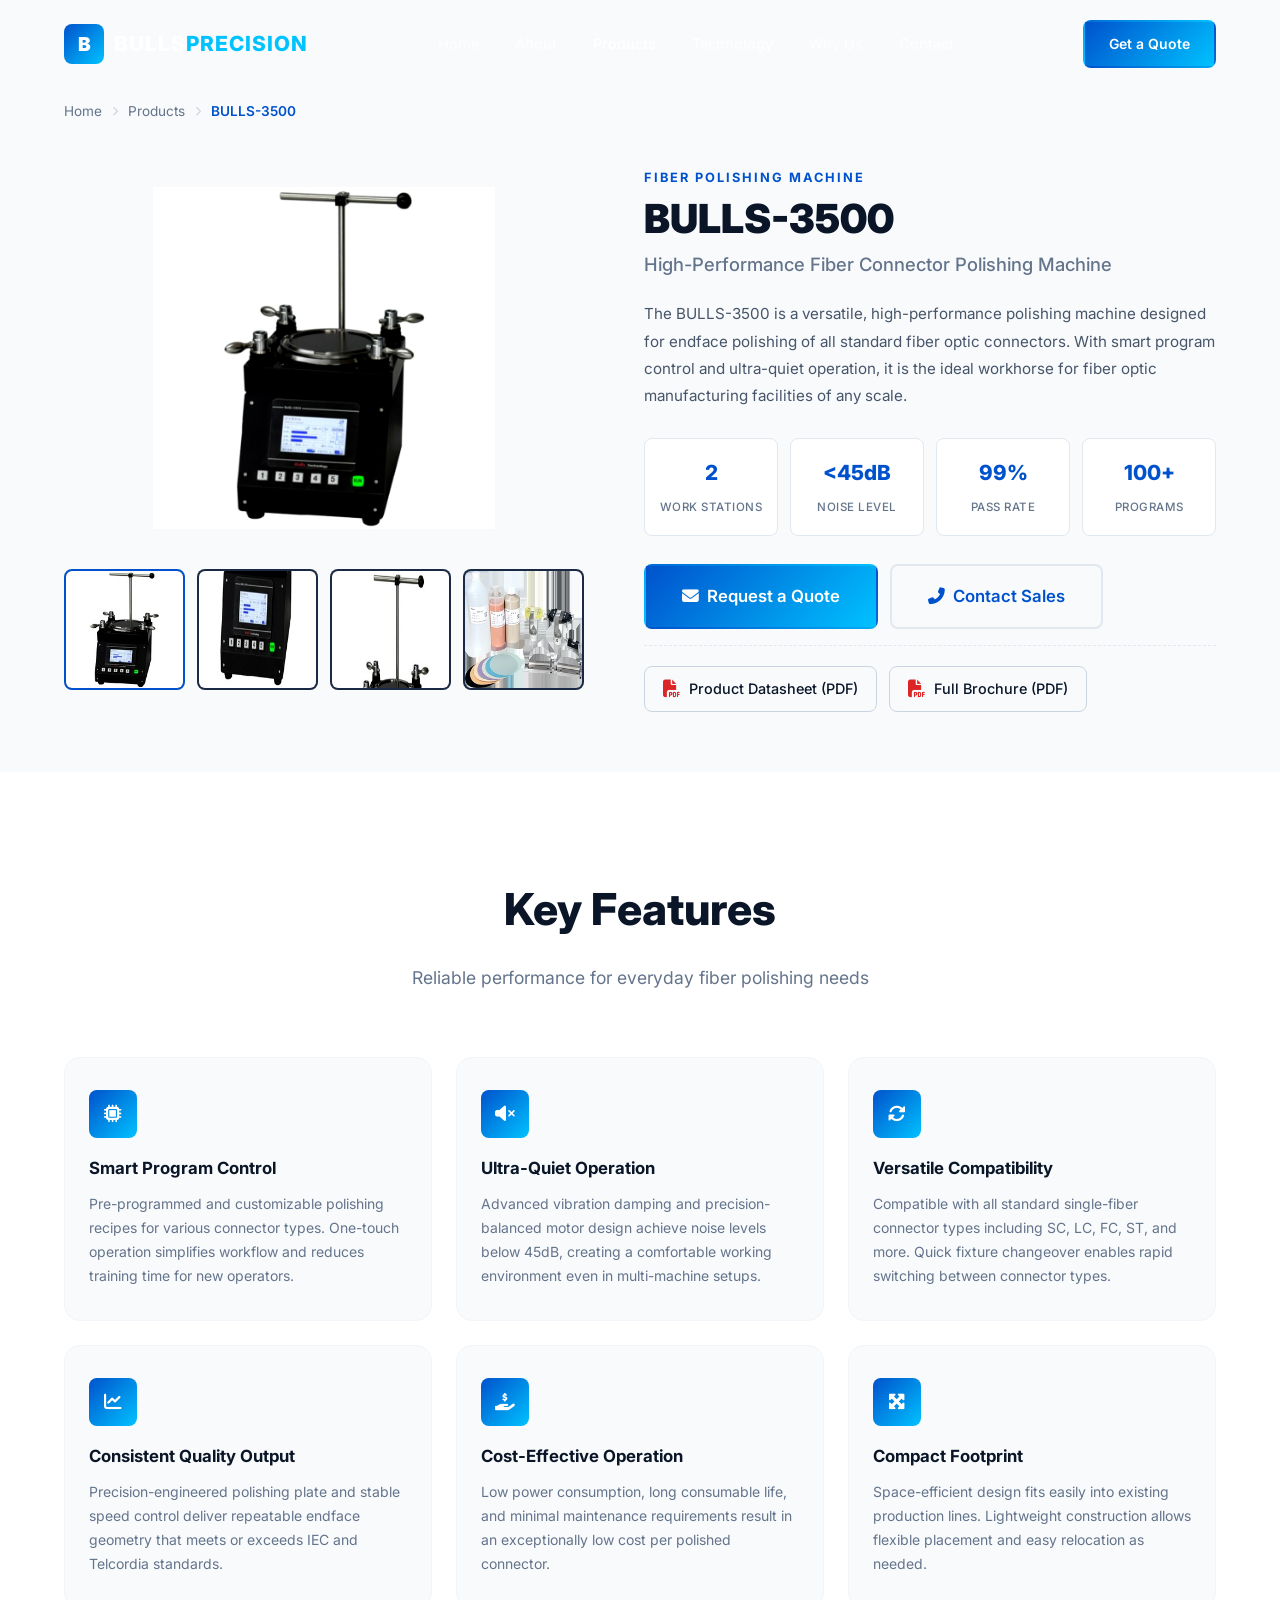
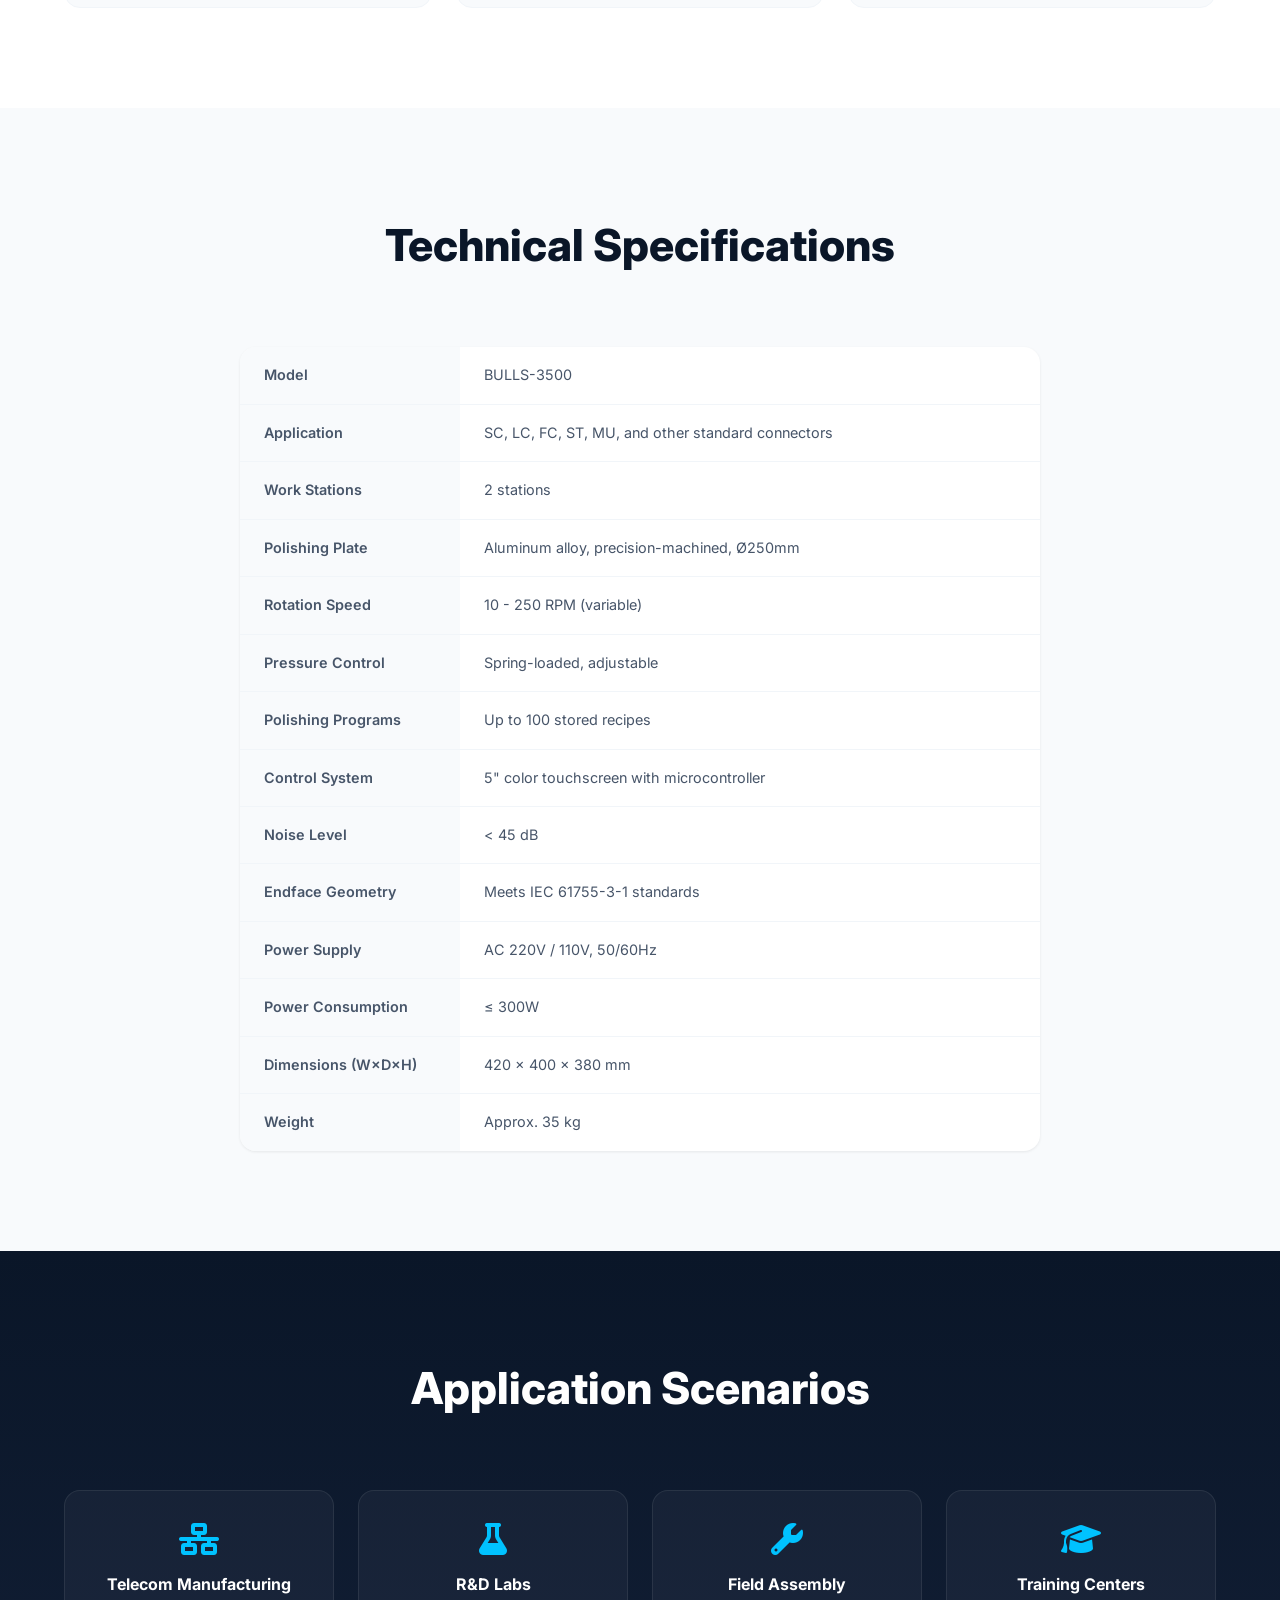
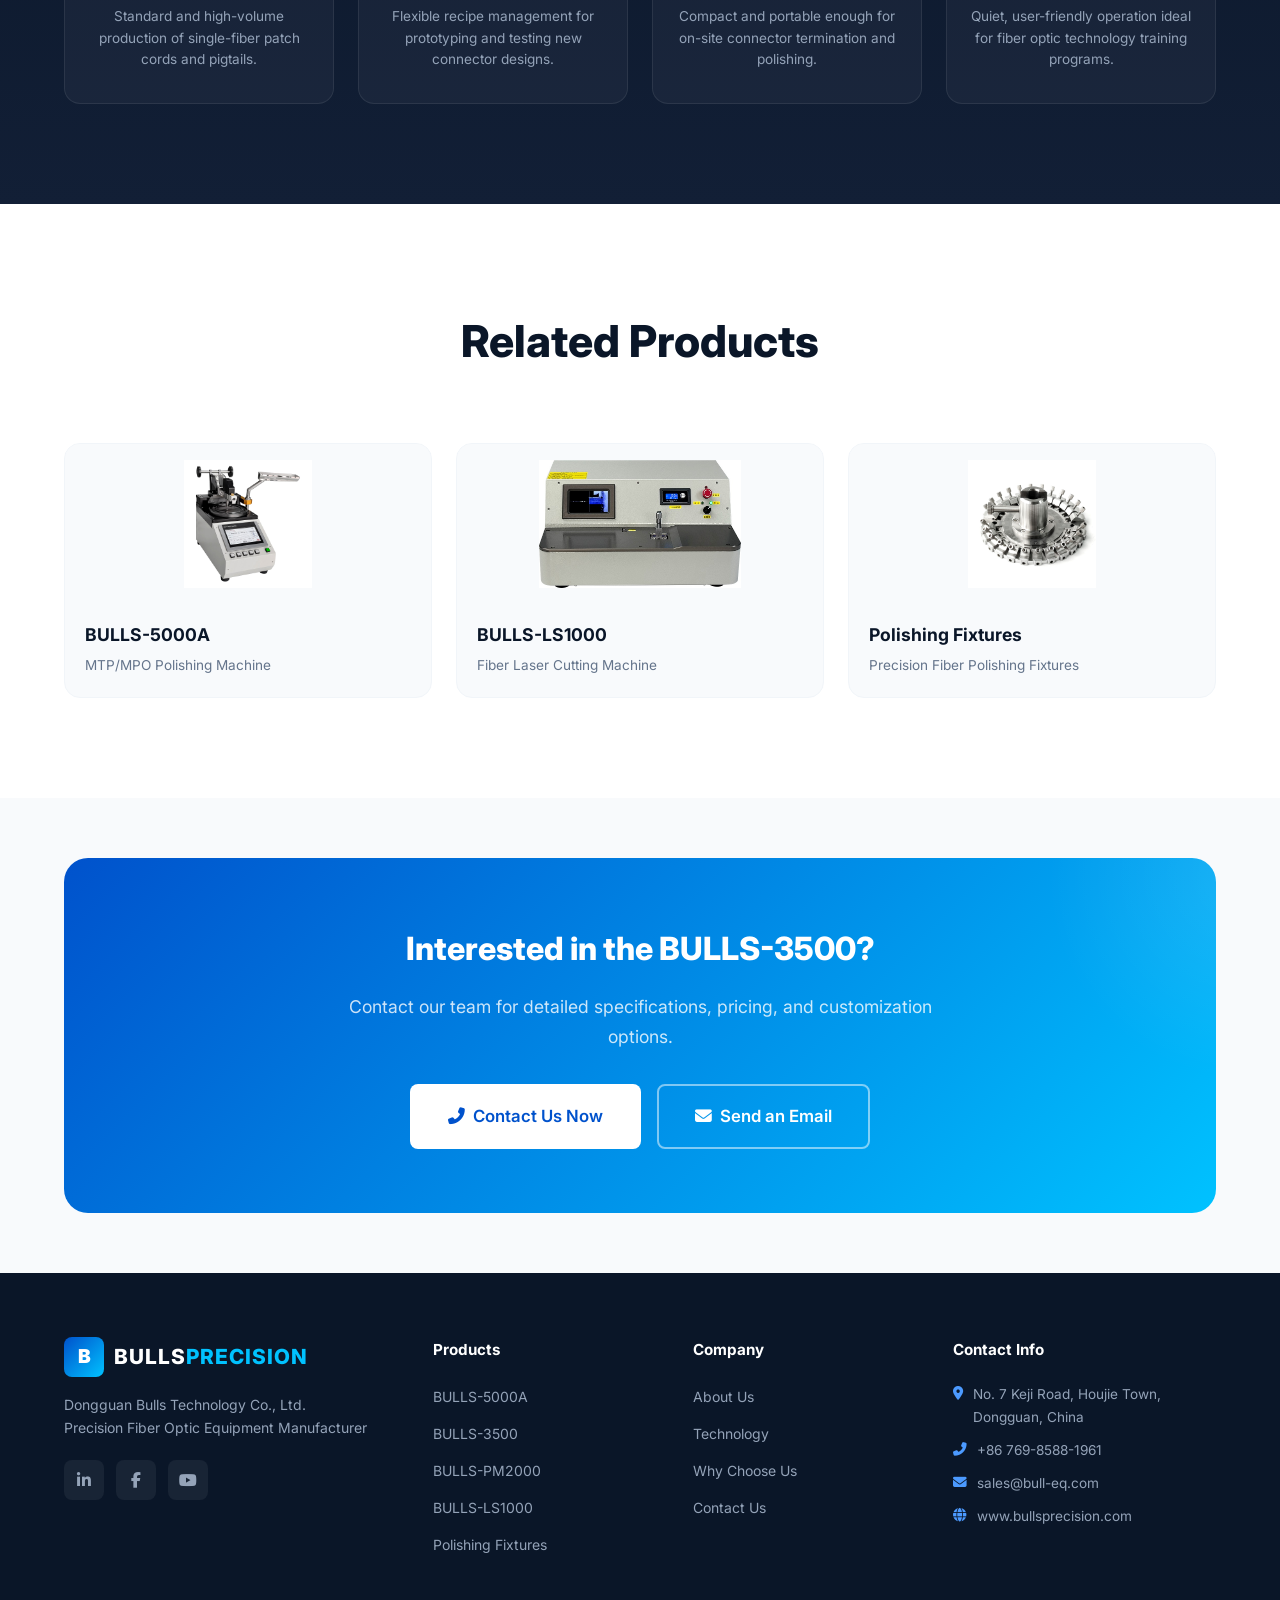
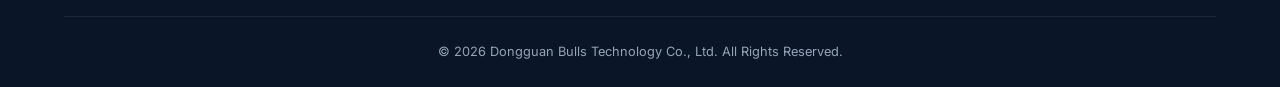
==== commit 230af38d: "Refresh site polish: trust section, CTAs, copyright, SEO cleanup - Add "Trusted Worldwide" section o" ====
--- a/products/bulls-3500.html
+++ b/products/bulls-3500.html
@@ -5,7 +5,6 @@
     <meta name="viewport" content="width=device-width, initial-scale=1.0">
     <title>BULLS-3500 High-Performance Fiber Polishing Machine | Bulls Precision</title>
     <meta name="description" content="BULLS-3500 - Versatile high-performance fiber optic connector polishing machine with smart program control and ultra-quiet operation.">
-    <meta name="keywords" content="BULLS-3500, fiber polishing machine, fiber connector polishing, SC LC FC polishing, high-performance polishing machine, Bulls Precision">
     <meta name="robots" content="index, follow">
     <link rel="canonical" href="https://www.bullsprecision.com/products/bulls-3500.html">
     <meta property="og:type" content="product">
@@ -66,7 +65,7 @@
                 <li><a href="../index.html#about">About</a></li>
                 <li><a href="../index.html#products" class="active">Products</a></li>
                 <li><a href="../index.html#tech">Technology</a></li>
-                <li><a href="../index.html#stats">Strength</a></li>
+                <li><a href="../index.html#stats">Why Us</a></li>
                 <li><a href="../index.html#contact">Contact</a></li>
             </ul>
             <div class="nav-right">
@@ -137,6 +136,17 @@
                             <i class="fas fa-phone-alt"></i> Contact Sales
                         </a>
                     </div>
+                    <!-- TODO(user): upload actual PDFs to /downloads/ then update href. Remove block if no PDF yet. -->
+                    <div class="product-downloads">
+                        <a href="../downloads/bulls-3500-datasheet.pdf" class="product-download-link" target="_blank" rel="noopener">
+                            <i class="fas fa-file-pdf"></i>
+                            <span>Product Datasheet (PDF)</span>
+                        </a>
+                        <a href="../downloads/bulls-3500-brochure.pdf" class="product-download-link" target="_blank" rel="noopener">
+                            <i class="fas fa-file-pdf"></i>
+                            <span>Full Brochure (PDF)</span>
+                        </a>
+                    </div>
                 </div>
             </div>
         </div>
@@ -323,7 +333,7 @@
                     <ul>
                         <li><a href="../index.html#about">About Us</a></li>
                         <li><a href="../index.html#tech">Technology</a></li>
-                        <li><a href="../index.html#stats">Our Strength</a></li>
+                        <li><a href="../index.html#stats">Why Choose Us</a></li>
                         <li><a href="../index.html#contact">Contact Us</a></li>
                     </ul>
                 </div>
@@ -338,7 +348,7 @@
                 </div>
             </div>
             <div class="footer-bottom">
-                <p>&copy; 2024 Dongguan Bulls Technology Co., Ltd. All Rights Reserved.</p>
+                <p>&copy; 2026 Dongguan Bulls Technology Co., Ltd. All Rights Reserved.</p>
             </div>
         </div>
     </footer>
--- a/css/style.css
+++ b/css/style.css
@@ -1281,3 +1281,105 @@
 
     .section { padding: 64px 0; }
 }
+
+/* --- Trust Section (Clients & Certifications) --- */
+.trust { background: var(--white); }
+
+.trust-logos {
+    display: grid;
+    grid-template-columns: repeat(4, 1fr);
+    gap: 24px;
+    margin-bottom: 64px;
+}
+
+.trust-logos img,
+.trust-logo-placeholder {
+    height: 80px;
+    display: flex;
+    align-items: center;
+    justify-content: center;
+    background: var(--gray-100);
+    border: 1px dashed #CBD5E1;
+    border-radius: 8px;
+    color: var(--gray-600);
+    font-size: 0.85rem;
+    font-weight: 500;
+    letter-spacing: 0.5px;
+    filter: grayscale(100%);
+    opacity: 0.75;
+    transition: opacity .2s, filter .2s;
+}
+
+.trust-logos img { object-fit: contain; padding: 16px; background: transparent; border: none; }
+.trust-logos img:hover,
+.trust-logo-placeholder:hover {
+    filter: grayscale(0%);
+    opacity: 1;
+}
+
+.trust-certs {
+    display: grid;
+    grid-template-columns: repeat(4, 1fr);
+    gap: 20px;
+}
+
+.trust-cert {
+    display: flex;
+    align-items: center;
+    gap: 16px;
+    padding: 20px 24px;
+    background: var(--gray-100);
+    border: 1px solid #E2E8F0;
+    border-radius: 12px;
+    text-decoration: none;
+    color: inherit;
+    transition: transform .2s, border-color .2s, box-shadow .2s;
+}
+
+.trust-cert:hover {
+    transform: translateY(-2px);
+    border-color: var(--primary-light);
+    box-shadow: 0 8px 24px rgba(0, 82, 204, 0.08);
+}
+
+.trust-cert-icon {
+    width: 48px;
+    height: 48px;
+    display: flex;
+    align-items: center;
+    justify-content: center;
+    border-radius: 10px;
+    background: linear-gradient(135deg, var(--primary) 0%, var(--accent) 100%);
+    color: var(--white);
+    font-size: 1.25rem;
+    flex-shrink: 0;
+}
+
+.trust-cert-body {
+    display: flex;
+    flex-direction: column;
+}
+
+.trust-cert-body strong {
+    font-size: 0.95rem;
+    font-weight: 700;
+    color: var(--dark);
+    margin-bottom: 2px;
+}
+
+.trust-cert-body span {
+    font-size: 0.82rem;
+    color: var(--gray-600);
+}
+
+@media (max-width: 900px) {
+    .trust-logos { grid-template-columns: repeat(3, 1fr); }
+    .trust-certs { grid-template-columns: repeat(2, 1fr); }
+}
+
+@media (max-width: 600px) {
+    .trust-logos { grid-template-columns: repeat(2, 1fr); gap: 16px; }
+    .trust-logos img,
+    .trust-logo-placeholder { height: 64px; }
+    .trust-certs { grid-template-columns: 1fr; }
+}
--- a/css/product-detail.css
+++ b/css/product-detail.css
@@ -451,3 +451,38 @@
         width: 140px;
     }
 }
+
+/* --- Product Downloads --- */
+.product-downloads {
+    display: flex;
+    flex-wrap: wrap;
+    gap: 12px;
+    margin-top: 16px;
+    padding-top: 20px;
+    border-top: 1px dashed #E2E8F0;
+}
+
+.product-download-link {
+    display: inline-flex;
+    align-items: center;
+    gap: 8px;
+    padding: 10px 18px;
+    border: 1px solid #CBD5E1;
+    border-radius: 8px;
+    text-decoration: none;
+    color: var(--dark);
+    font-size: 0.9rem;
+    font-weight: 500;
+    transition: background .2s, border-color .2s, color .2s;
+}
+
+.product-download-link:hover {
+    background: var(--gray-100);
+    border-color: var(--primary);
+    color: var(--primary);
+}
+
+.product-download-link i {
+    color: #DC2626;
+    font-size: 1.1rem;
+}
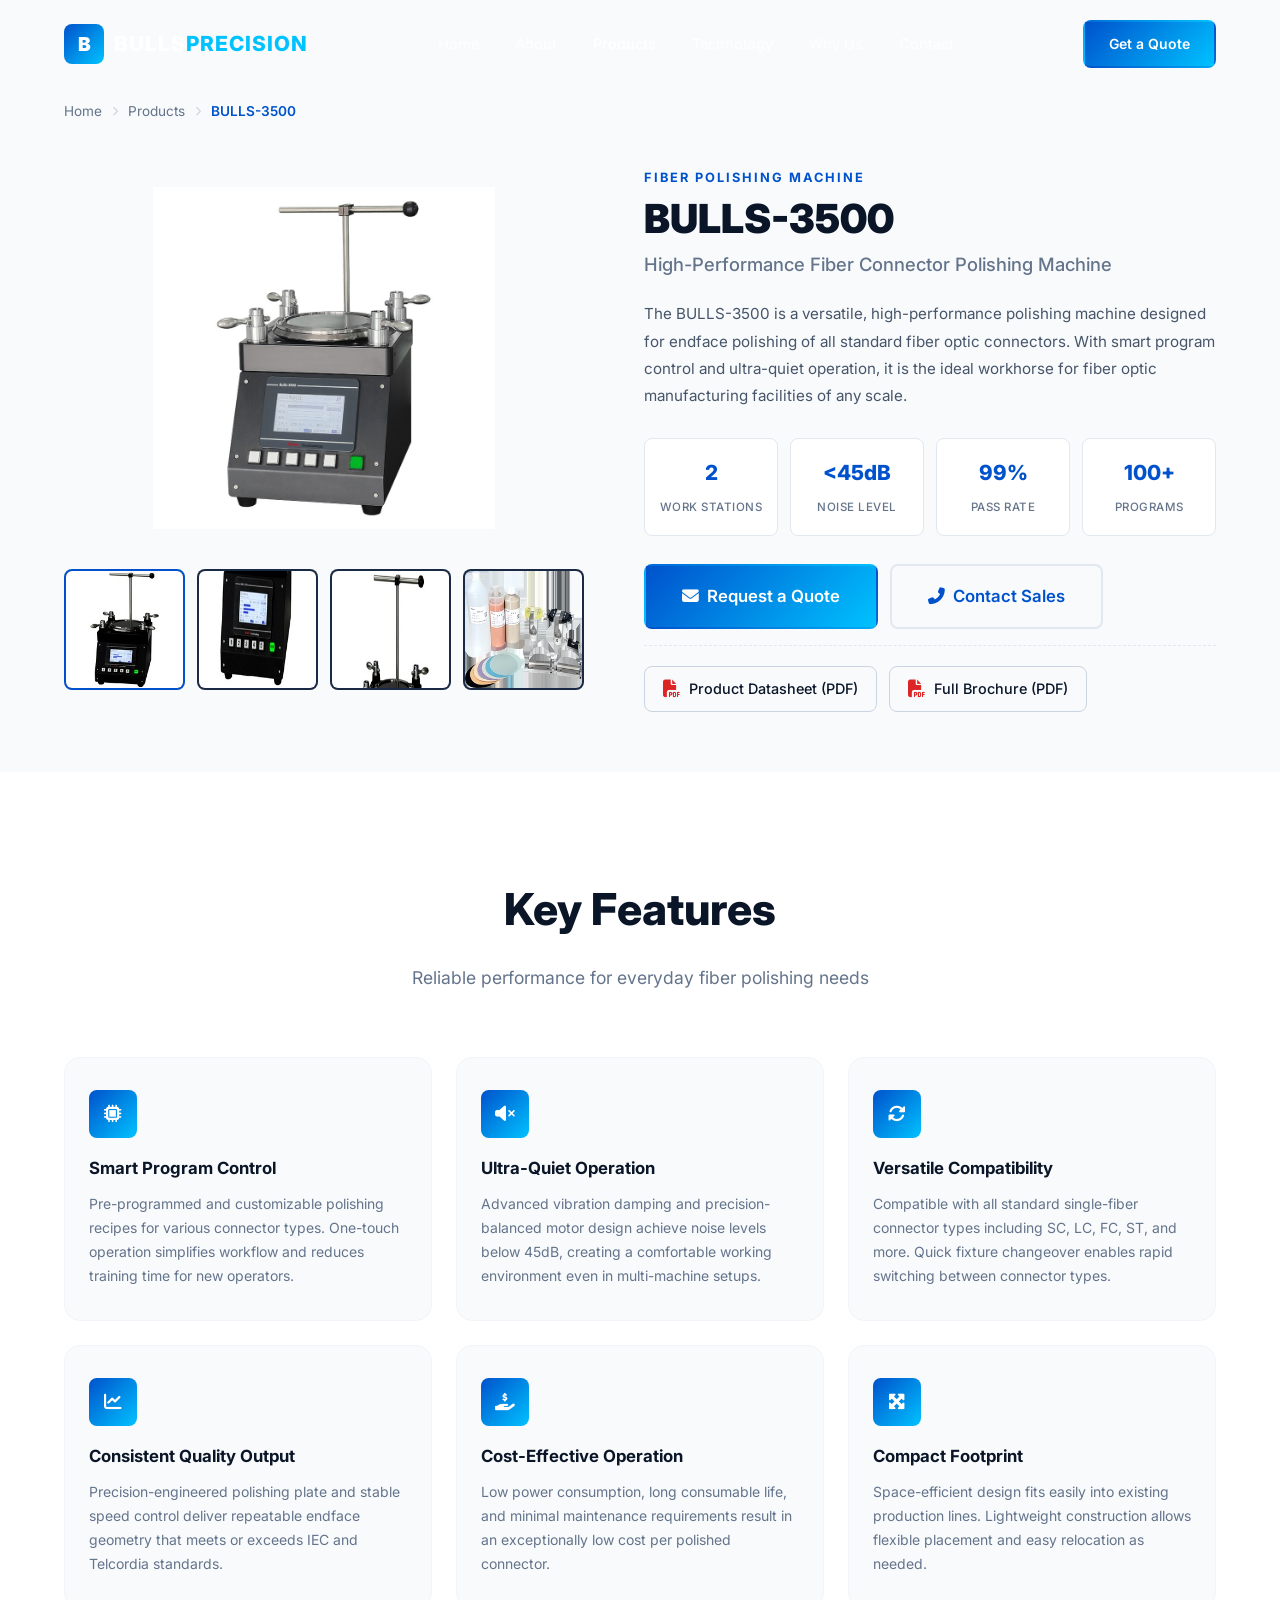
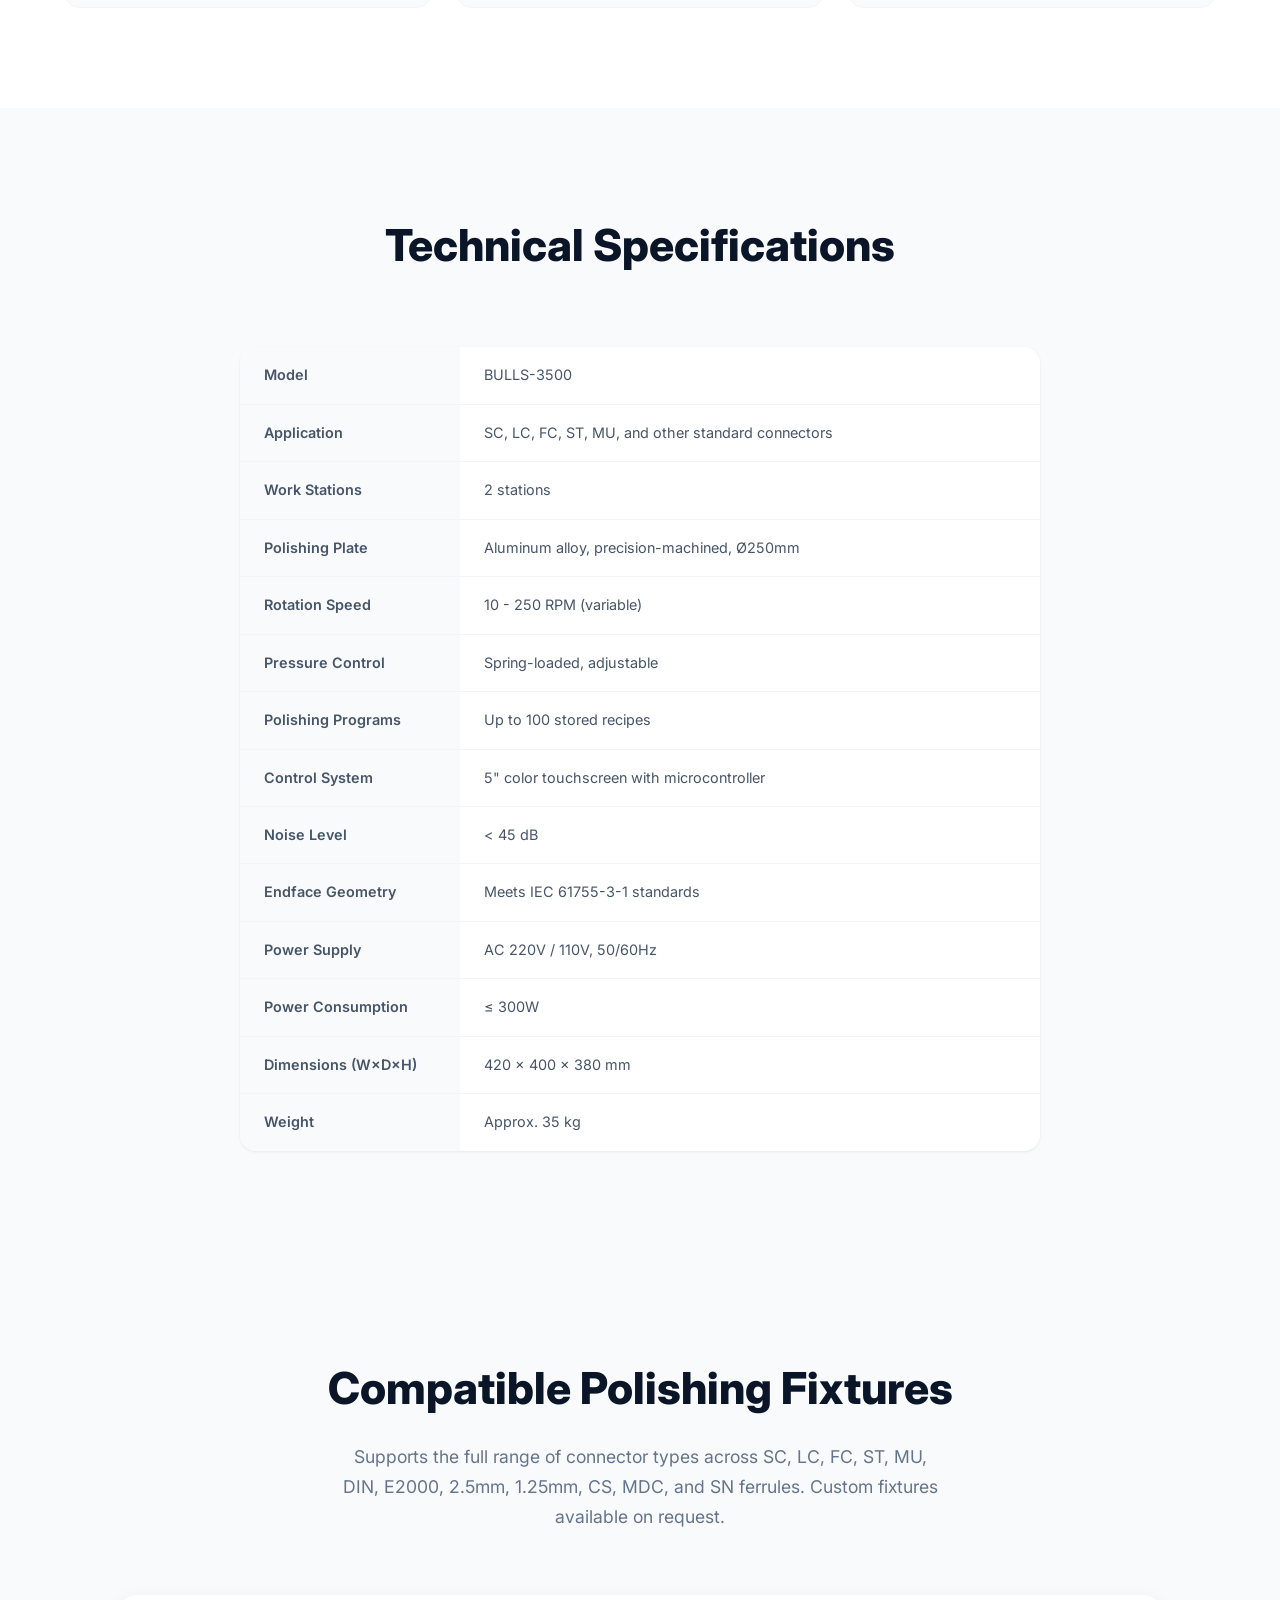
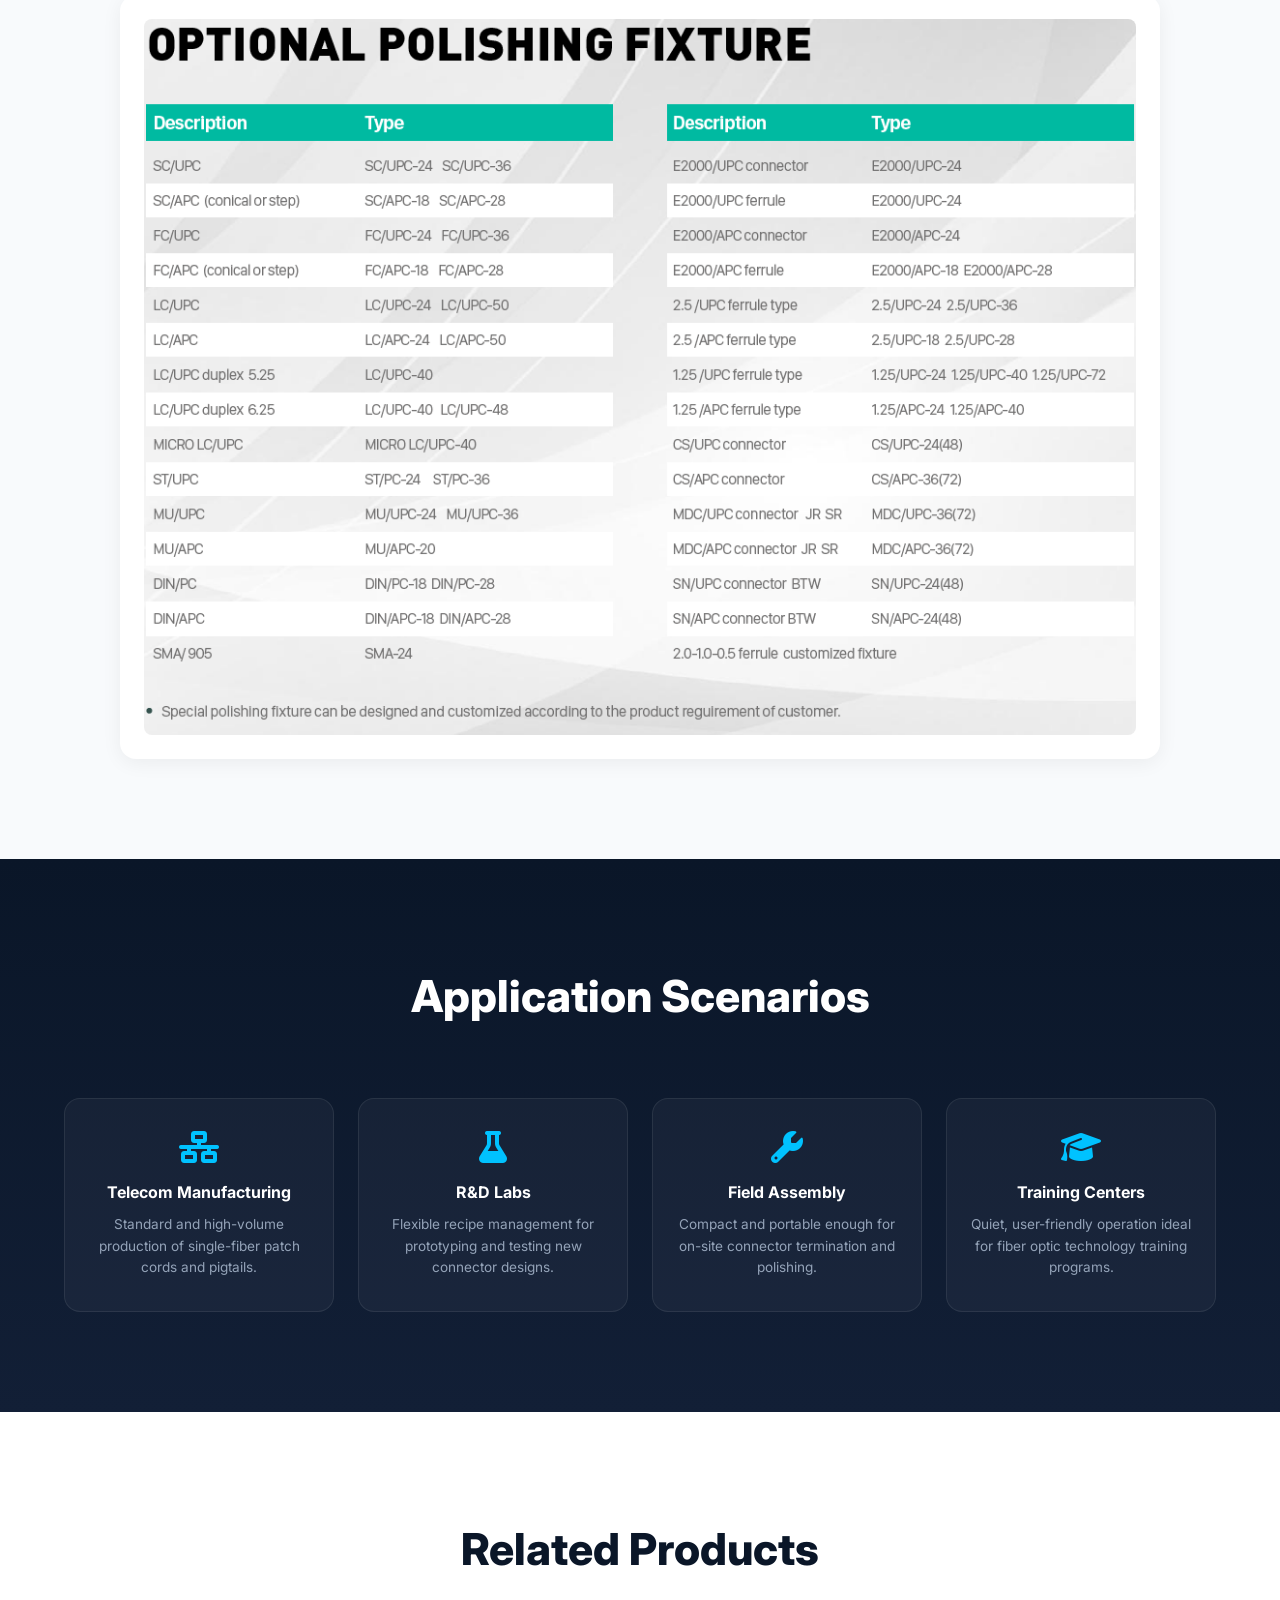
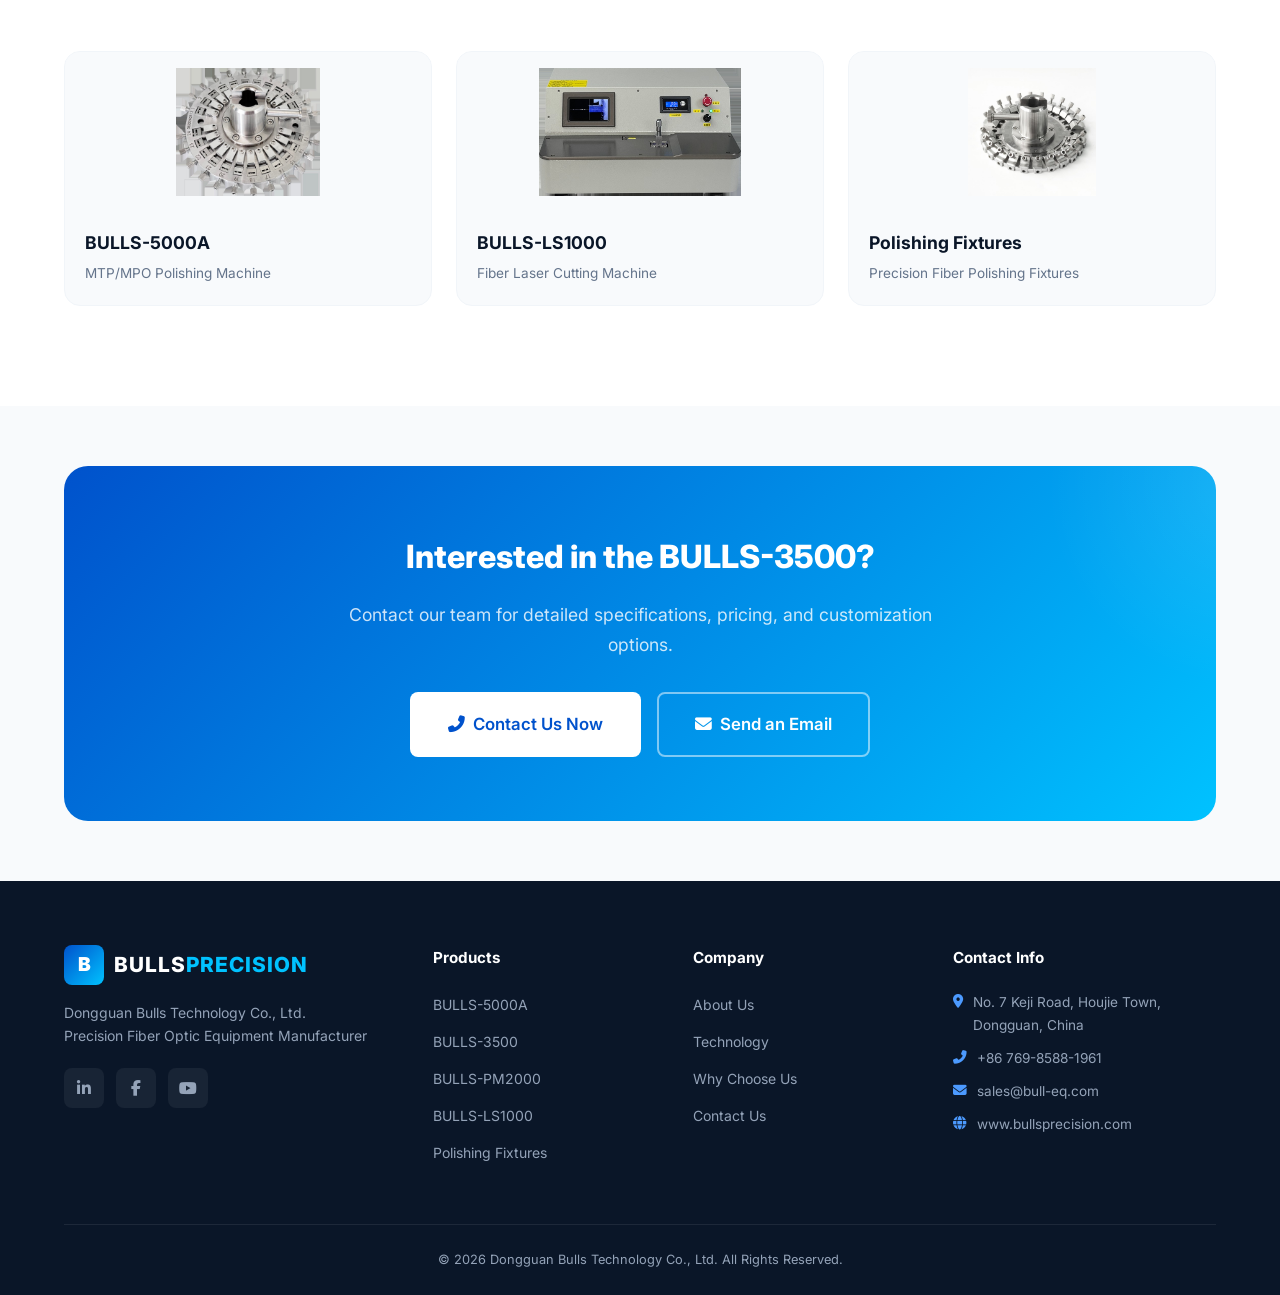
==== commit a0c651fd: "Remove unverified claims, upgrade product photos, add fixture charts - Strip ISO 9001 / National Hig" ====
--- a/products/bulls-3500.html
+++ b/products/bulls-3500.html
@@ -223,6 +223,19 @@
         </div>
     </section>
 
+    <!-- Compatible Fixtures -->
+    <section class="section product-fixtures">
+        <div class="container">
+            <div class="section-header">
+                <h2 class="section-title">Compatible Polishing Fixtures</h2>
+                <p class="section-subtitle">Supports the full range of connector types across SC, LC, FC, ST, MU, DIN, E2000, 2.5mm, 1.25mm, CS, MDC, and SN ferrules. Custom fixtures available on request.</p>
+            </div>
+            <div class="fixtures-chart">
+                <img src="../images/bulls-3500-compatible-fixtures.png" alt="BULLS-3500 Compatible Polishing Fixtures — full connector type list" loading="lazy">
+            </div>
+        </div>
+    </section>
+
     <!-- Applications -->
     <section class="section product-applications">
         <div class="container">
--- a/css/product-detail.css
+++ b/css/product-detail.css
@@ -486,3 +486,22 @@
     color: #DC2626;
     font-size: 1.1rem;
 }
+
+/* --- Compatible Fixtures chart --- */
+.product-fixtures { background: var(--gray-100); }
+
+.fixtures-chart {
+    max-width: 1040px;
+    margin: 0 auto;
+    padding: 24px;
+    background: var(--white);
+    border-radius: 16px;
+    box-shadow: 0 4px 20px rgba(0, 0, 0, 0.06);
+}
+
+.fixtures-chart img {
+    display: block;
+    width: 100%;
+    height: auto;
+    border-radius: 8px;
+}
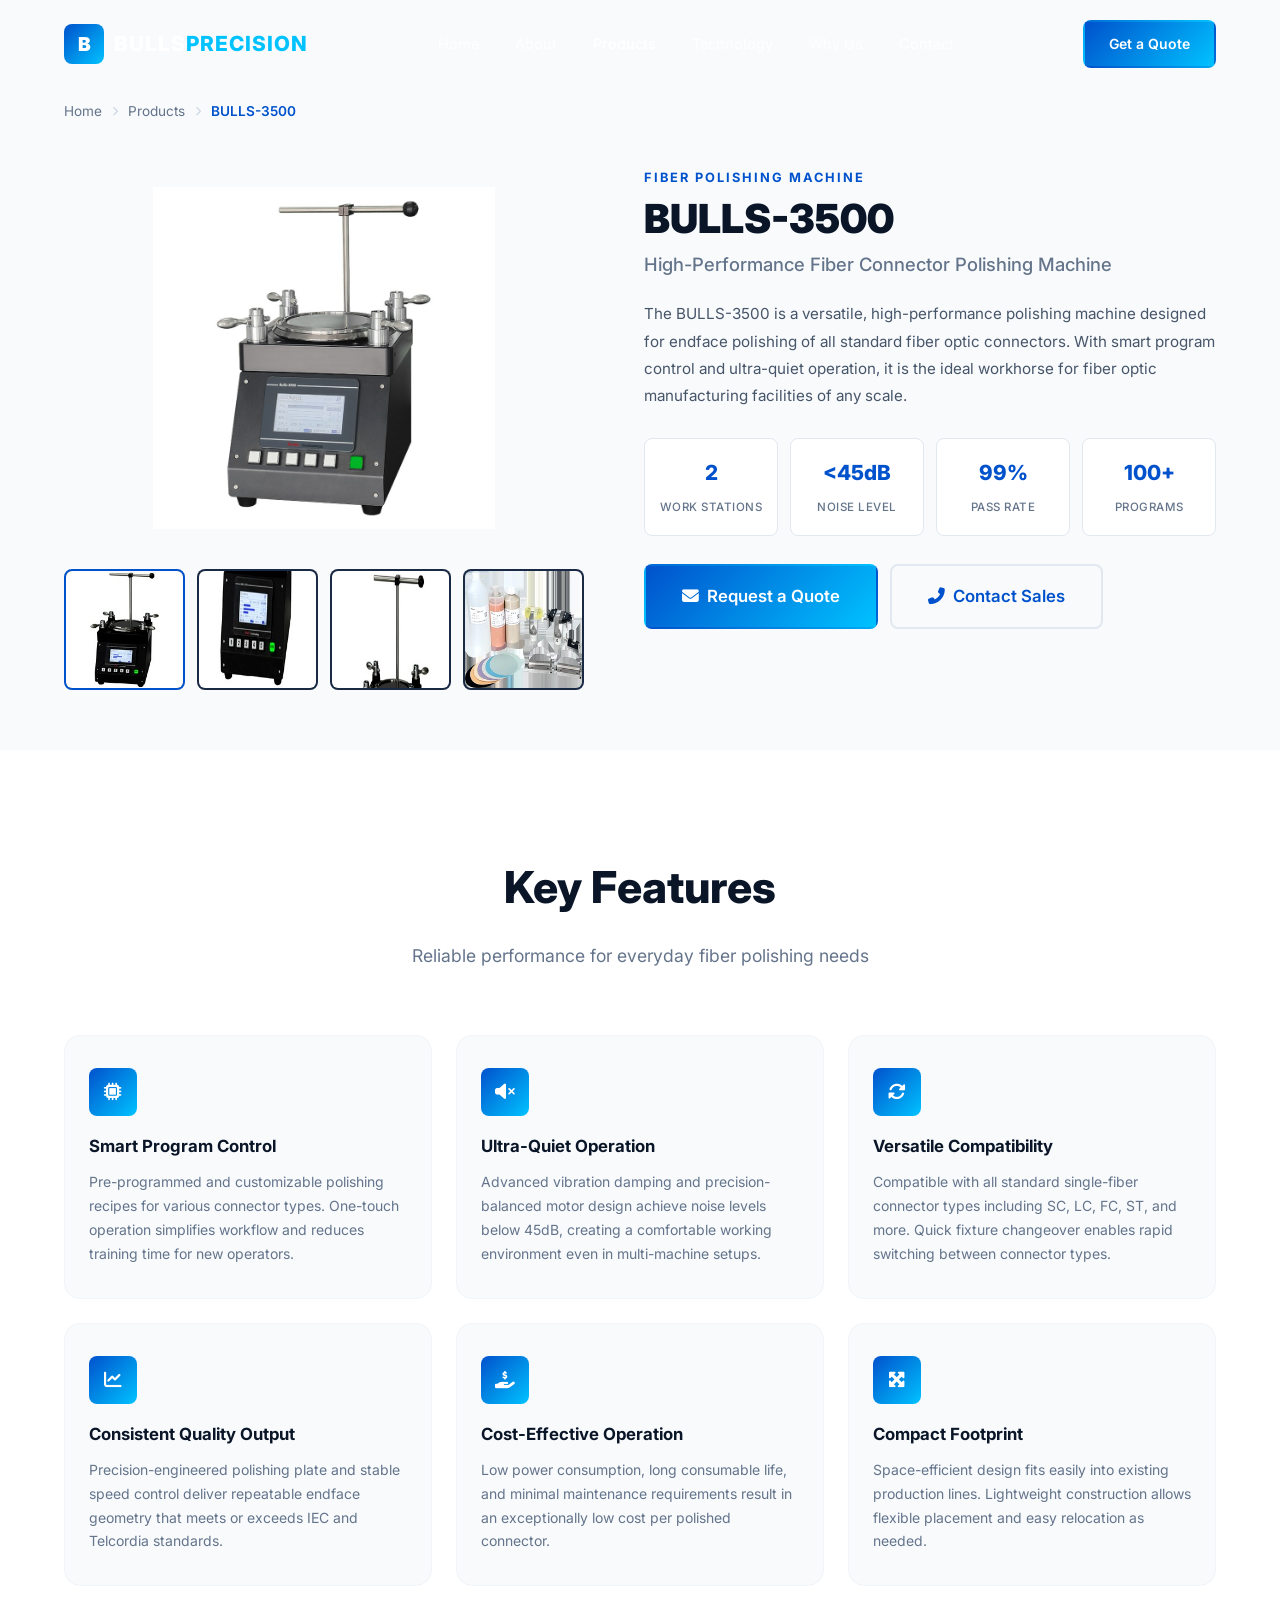
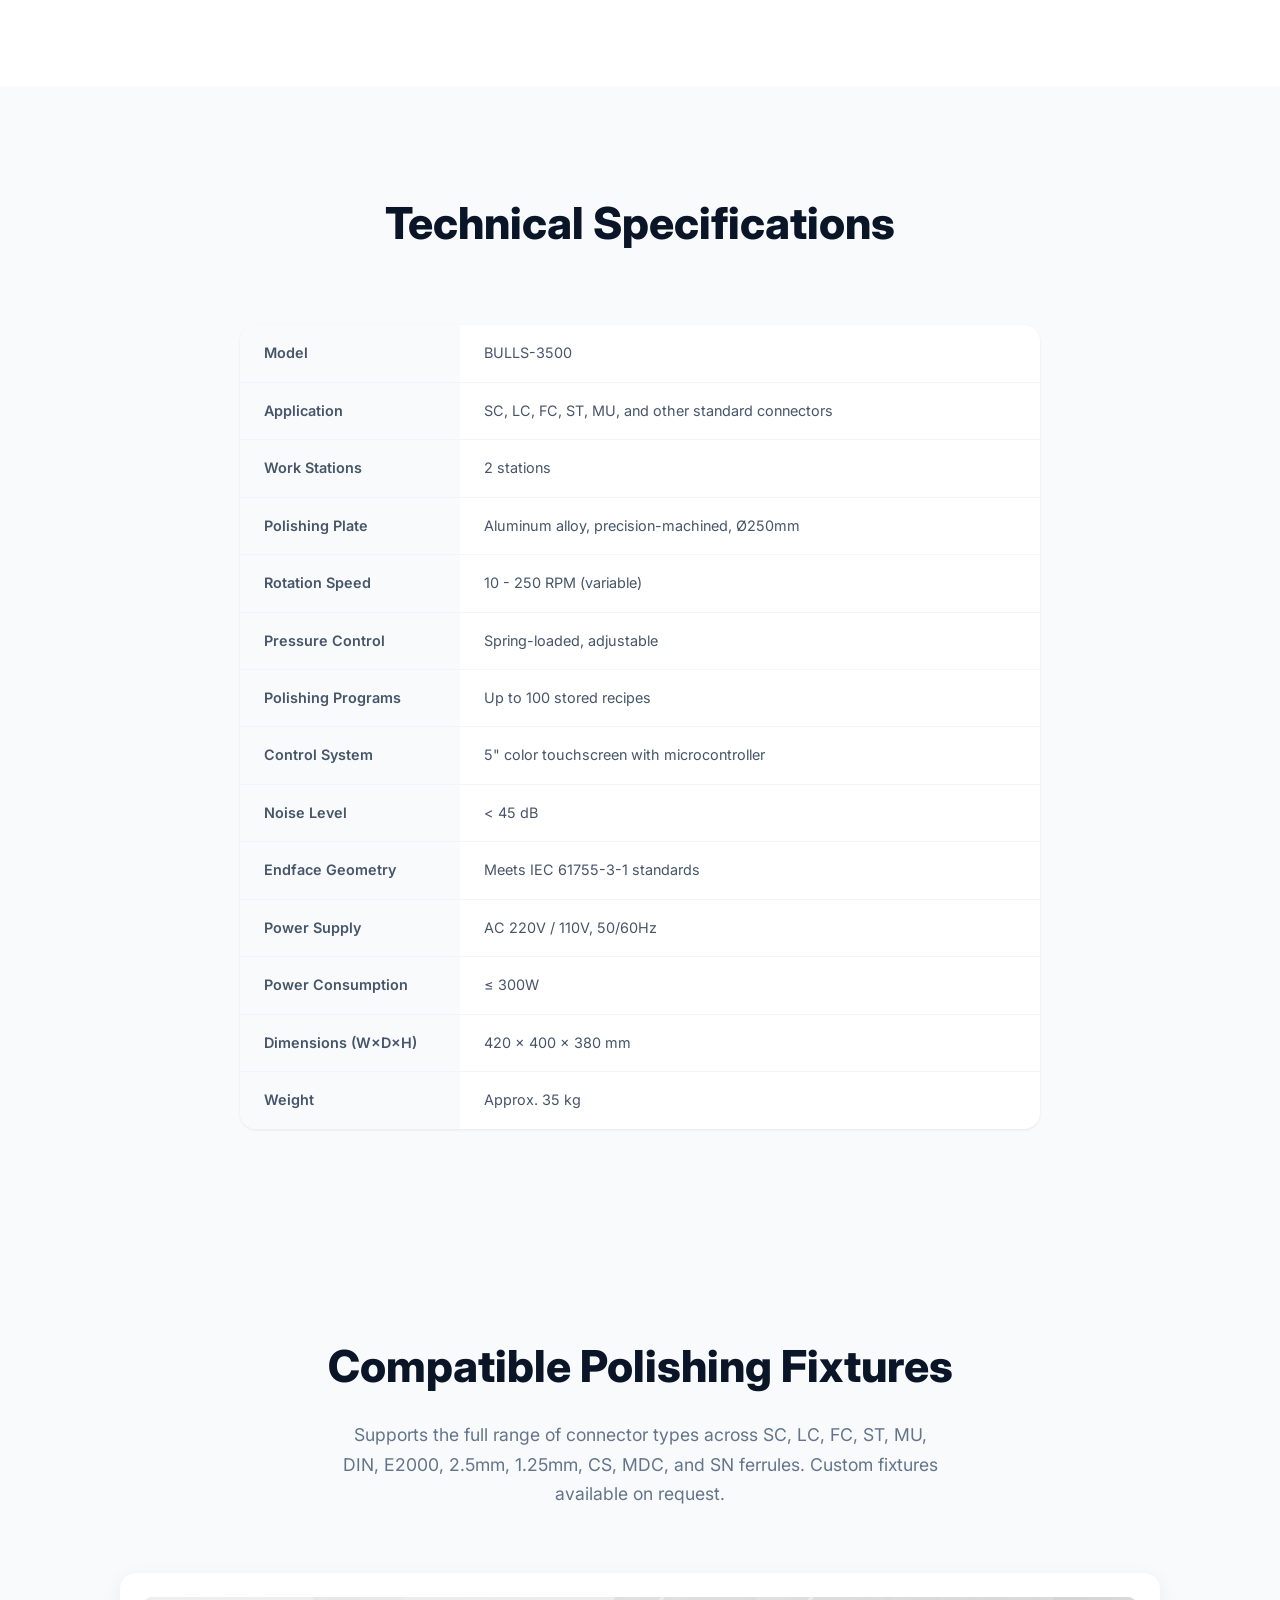
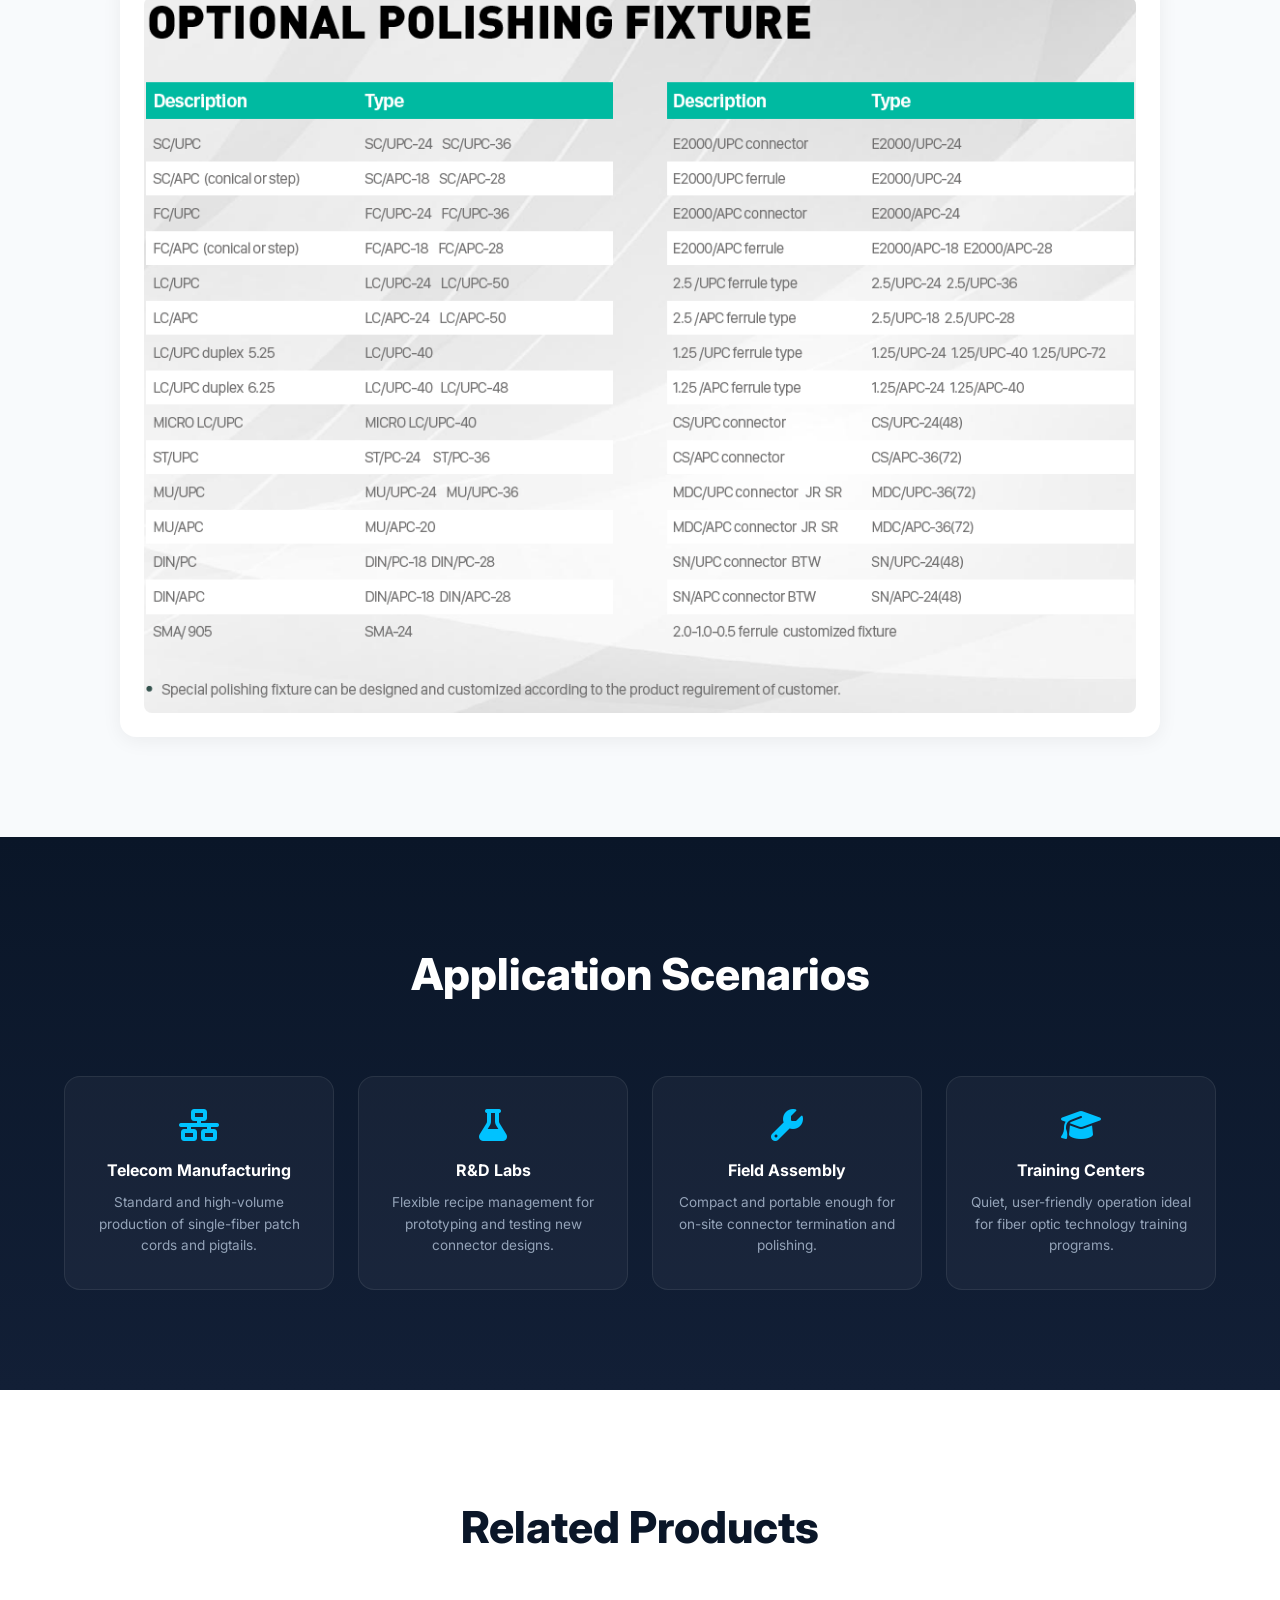
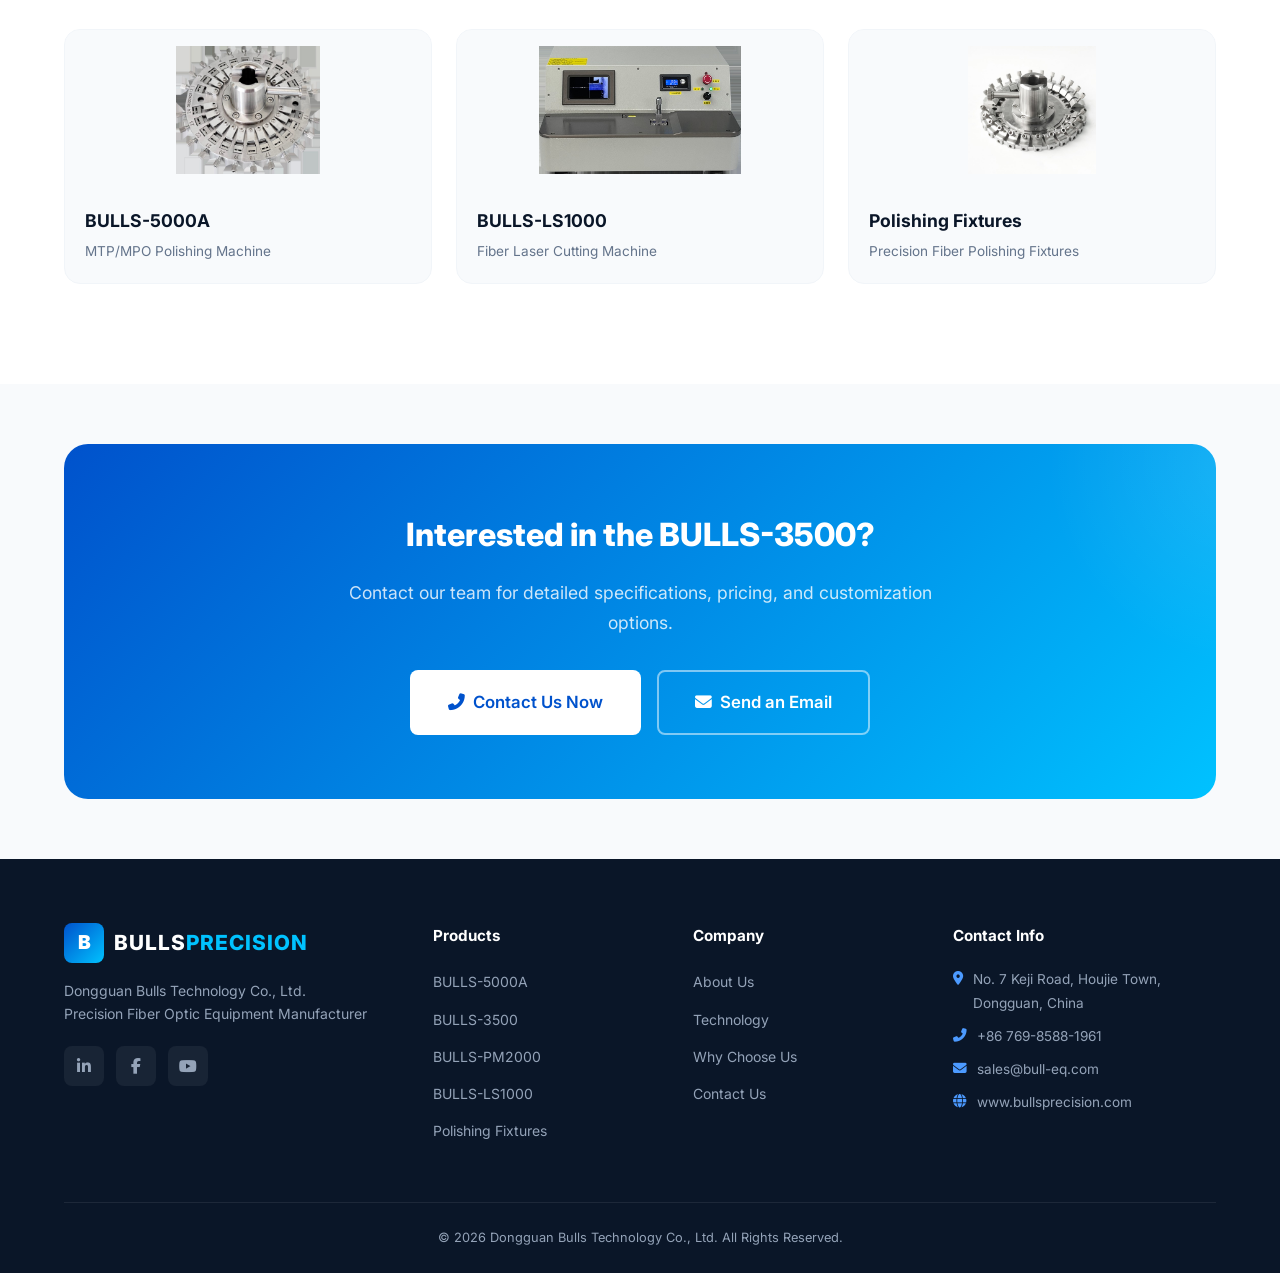
==== commit cc2b4447: "Remove placeholder trust / downloads scaffolding bull-eq.com has no client logos or PDF datasheets e" ====
--- a/products/bulls-3500.html
+++ b/products/bulls-3500.html
@@ -136,17 +136,6 @@
                             <i class="fas fa-phone-alt"></i> Contact Sales
                         </a>
                     </div>
-                    <!-- TODO(user): upload actual PDFs to /downloads/ then update href. Remove block if no PDF yet. -->
-                    <div class="product-downloads">
-                        <a href="../downloads/bulls-3500-datasheet.pdf" class="product-download-link" target="_blank" rel="noopener">
-                            <i class="fas fa-file-pdf"></i>
-                            <span>Product Datasheet (PDF)</span>
-                        </a>
-                        <a href="../downloads/bulls-3500-brochure.pdf" class="product-download-link" target="_blank" rel="noopener">
-                            <i class="fas fa-file-pdf"></i>
-                            <span>Full Brochure (PDF)</span>
-                        </a>
-                    </div>
                 </div>
             </div>
         </div>
--- a/css/style.css
+++ b/css/style.css
@@ -1282,104 +1282,3 @@
     .section { padding: 64px 0; }
 }
 
-/* --- Trust Section (Clients & Certifications) --- */
-.trust { background: var(--white); }
-
-.trust-logos {
-    display: grid;
-    grid-template-columns: repeat(4, 1fr);
-    gap: 24px;
-    margin-bottom: 64px;
-}
-
-.trust-logos img,
-.trust-logo-placeholder {
-    height: 80px;
-    display: flex;
-    align-items: center;
-    justify-content: center;
-    background: var(--gray-100);
-    border: 1px dashed #CBD5E1;
-    border-radius: 8px;
-    color: var(--gray-600);
-    font-size: 0.85rem;
-    font-weight: 500;
-    letter-spacing: 0.5px;
-    filter: grayscale(100%);
-    opacity: 0.75;
-    transition: opacity .2s, filter .2s;
-}
-
-.trust-logos img { object-fit: contain; padding: 16px; background: transparent; border: none; }
-.trust-logos img:hover,
-.trust-logo-placeholder:hover {
-    filter: grayscale(0%);
-    opacity: 1;
-}
-
-.trust-certs {
-    display: grid;
-    grid-template-columns: repeat(4, 1fr);
-    gap: 20px;
-}
-
-.trust-cert {
-    display: flex;
-    align-items: center;
-    gap: 16px;
-    padding: 20px 24px;
-    background: var(--gray-100);
-    border: 1px solid #E2E8F0;
-    border-radius: 12px;
-    text-decoration: none;
-    color: inherit;
-    transition: transform .2s, border-color .2s, box-shadow .2s;
-}
-
-.trust-cert:hover {
-    transform: translateY(-2px);
-    border-color: var(--primary-light);
-    box-shadow: 0 8px 24px rgba(0, 82, 204, 0.08);
-}
-
-.trust-cert-icon {
-    width: 48px;
-    height: 48px;
-    display: flex;
-    align-items: center;
-    justify-content: center;
-    border-radius: 10px;
-    background: linear-gradient(135deg, var(--primary) 0%, var(--accent) 100%);
-    color: var(--white);
-    font-size: 1.25rem;
-    flex-shrink: 0;
-}
-
-.trust-cert-body {
-    display: flex;
-    flex-direction: column;
-}
-
-.trust-cert-body strong {
-    font-size: 0.95rem;
-    font-weight: 700;
-    color: var(--dark);
-    margin-bottom: 2px;
-}
-
-.trust-cert-body span {
-    font-size: 0.82rem;
-    color: var(--gray-600);
-}
-
-@media (max-width: 900px) {
-    .trust-logos { grid-template-columns: repeat(3, 1fr); }
-    .trust-certs { grid-template-columns: repeat(2, 1fr); }
-}
-
-@media (max-width: 600px) {
-    .trust-logos { grid-template-columns: repeat(2, 1fr); gap: 16px; }
-    .trust-logos img,
-    .trust-logo-placeholder { height: 64px; }
-    .trust-certs { grid-template-columns: 1fr; }
-}
--- a/css/product-detail.css
+++ b/css/product-detail.css
@@ -452,40 +452,6 @@
     }
 }
 
-/* --- Product Downloads --- */
-.product-downloads {
-    display: flex;
-    flex-wrap: wrap;
-    gap: 12px;
-    margin-top: 16px;
-    padding-top: 20px;
-    border-top: 1px dashed #E2E8F0;
-}
-
-.product-download-link {
-    display: inline-flex;
-    align-items: center;
-    gap: 8px;
-    padding: 10px 18px;
-    border: 1px solid #CBD5E1;
-    border-radius: 8px;
-    text-decoration: none;
-    color: var(--dark);
-    font-size: 0.9rem;
-    font-weight: 500;
-    transition: background .2s, border-color .2s, color .2s;
-}
-
-.product-download-link:hover {
-    background: var(--gray-100);
-    border-color: var(--primary);
-    color: var(--primary);
-}
-
-.product-download-link i {
-    color: #DC2626;
-    font-size: 1.1rem;
-}
 
 /* --- Compatible Fixtures chart --- */
 .product-fixtures { background: var(--gray-100); }
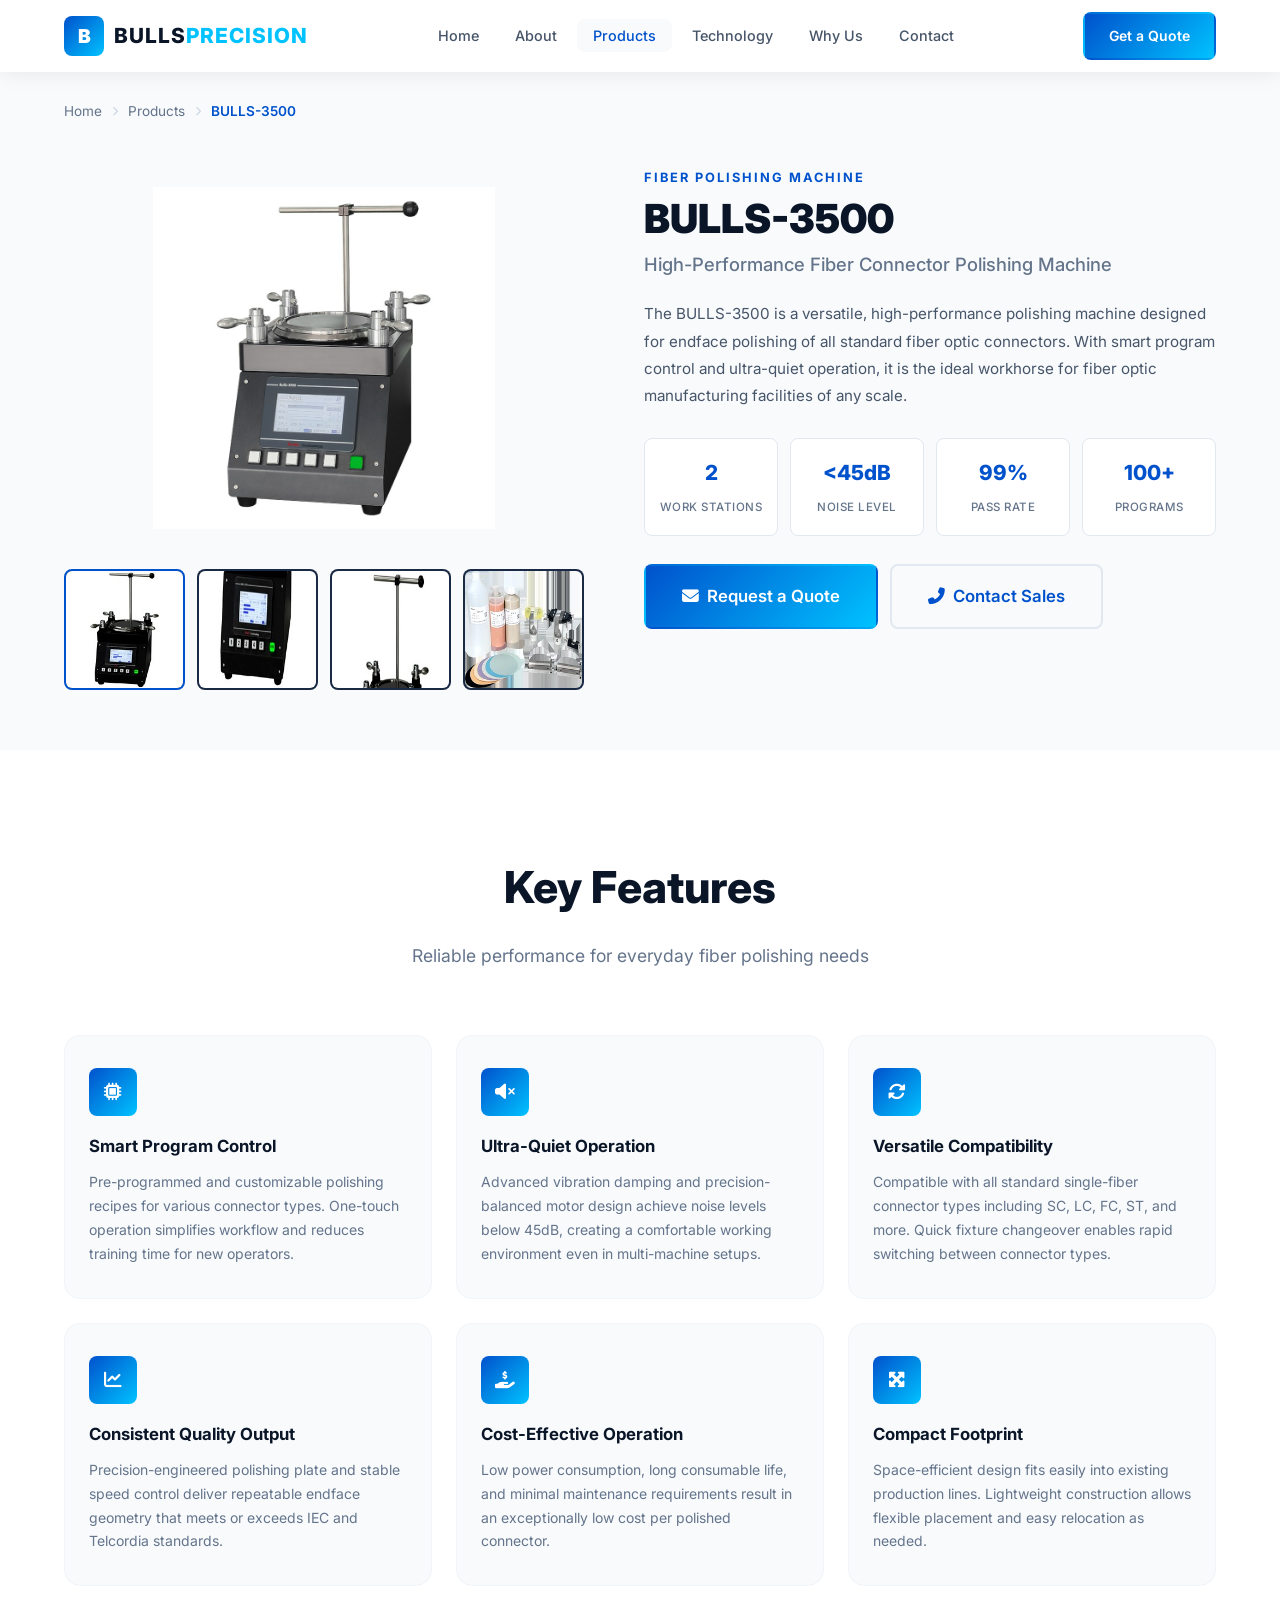
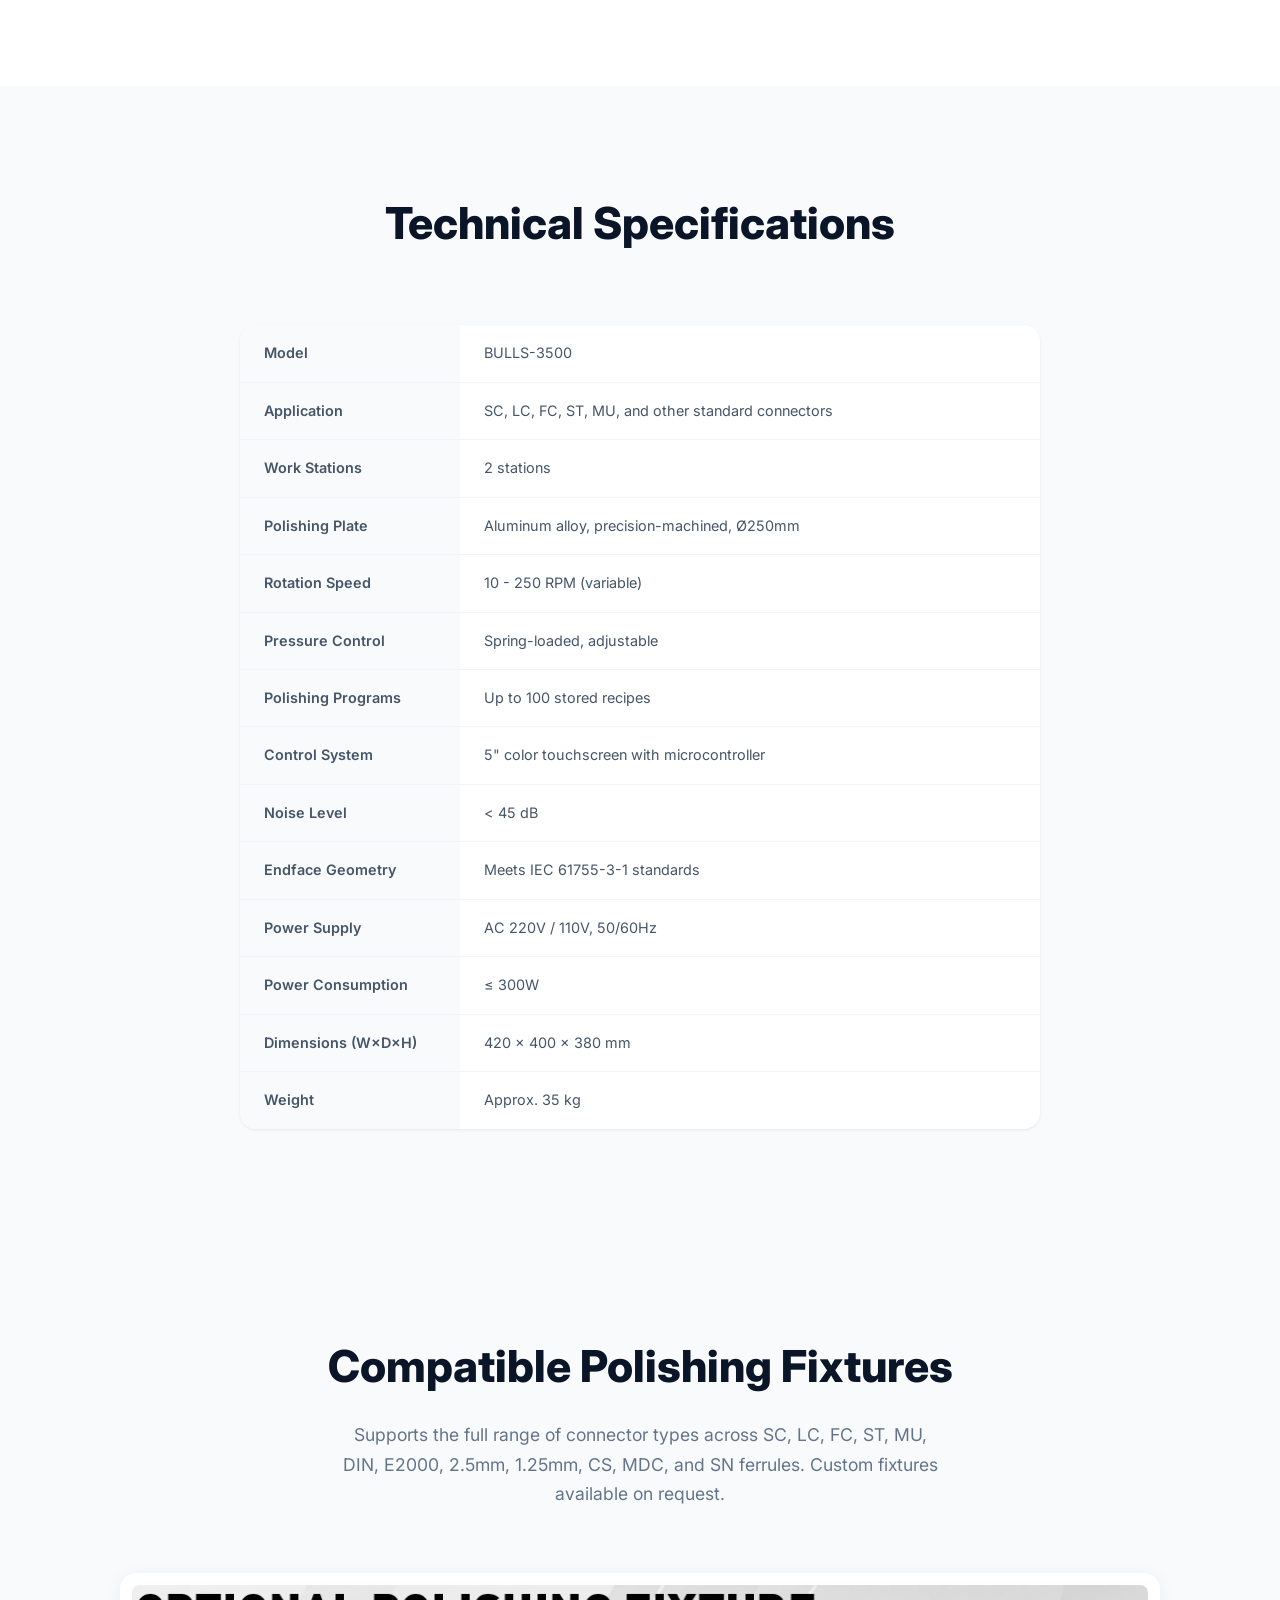
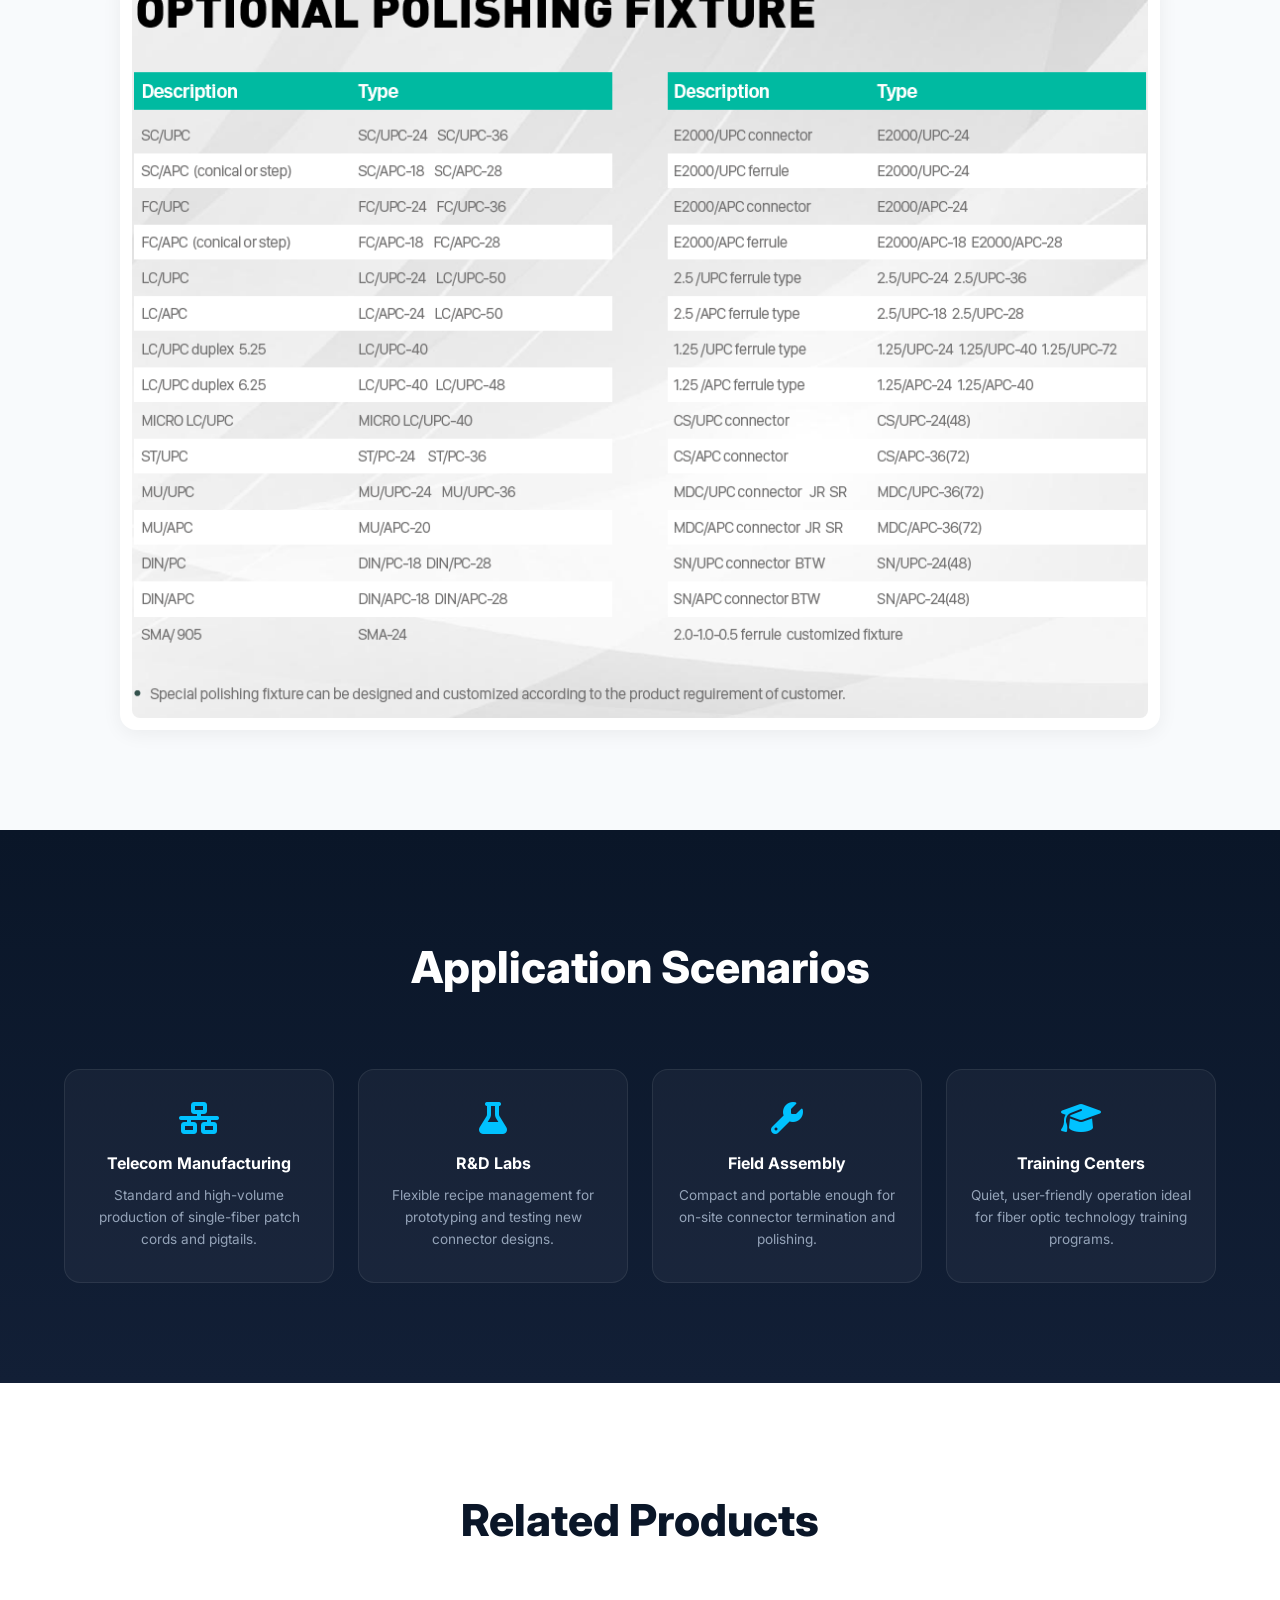
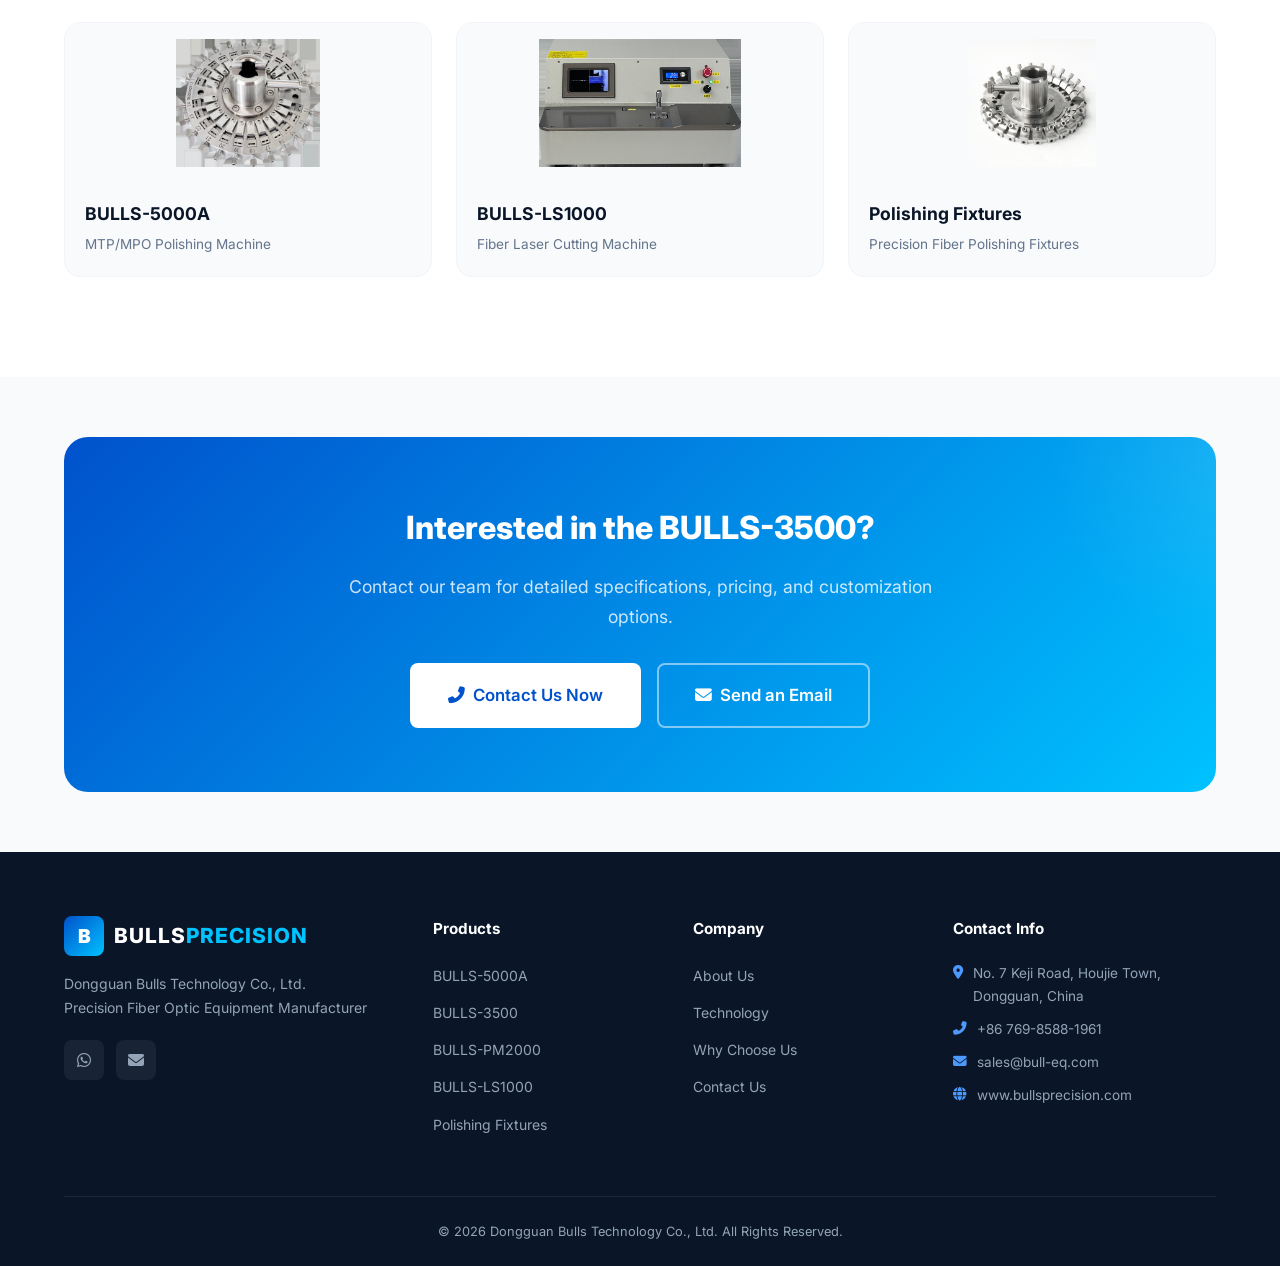
==== commit fd78327b: "Visual polish: nav contrast, grid layout, hero CTAs, mobile stats Ten fixes from visual audit:  - ma" ====
--- a/products/bulls-3500.html
+++ b/products/bulls-3500.html
@@ -315,9 +315,8 @@
                     </a>
                     <p>Dongguan Bulls Technology Co., Ltd.<br>Precision Fiber Optic Equipment Manufacturer</p>
                     <div class="footer-social">
-                        <a href="#" aria-label="LinkedIn"><i class="fab fa-linkedin-in"></i></a>
-                        <a href="#" aria-label="Facebook"><i class="fab fa-facebook-f"></i></a>
-                        <a href="#" aria-label="YouTube"><i class="fab fa-youtube"></i></a>
+                        <a href="https://api.whatsapp.com/send?phone=08618923426506" target="_blank" rel="noopener" aria-label="WhatsApp"><i class="fab fa-whatsapp"></i></a>
+                        <a href="mailto:sales@bull-eq.com" aria-label="Email"><i class="fas fa-envelope"></i></a>
                     </div>
                 </div>
                 <div class="footer-links">
--- a/css/style.css
+++ b/css/style.css
@@ -607,9 +607,9 @@
 }
 
 .product-card.featured {
-    grid-column: 1 / -1;
+    grid-column: span 2;
     display: grid;
-    grid-template-columns: 1fr 1.5fr;
+    grid-template-columns: 1fr 1.2fr;
     border: 2px solid var(--primary);
 }
 
@@ -733,9 +733,10 @@
 
 .tech-card {
     padding: 36px 28px;
-    background: rgba(255,255,255,0.04);
-    border: 1px solid rgba(255,255,255,0.08);
+    background: rgba(255,255,255,0.06);
+    border: 1px solid rgba(0,194,255,0.18);
     border-radius: var(--radius-lg);
+    box-shadow: 0 4px 24px rgba(0,0,0,0.25);
     transition: var(--transition);
     opacity: 0;
     transform: translateY(30px);
@@ -1263,10 +1264,14 @@
     .hero-desc br { display: none; }
     .hero-actions { flex-direction: column; }
     .hero-stats-row {
-        flex-wrap: wrap;
-        gap: 24px;
+        display: grid;
+        grid-template-columns: repeat(3, 1fr);
+        gap: 16px;
+        width: 100%;
     }
     .hero-stat-divider { display: none; }
+    .hero-stat-num { font-size: 1.6rem; }
+    .hero-stat-label { font-size: 0.72rem; line-height: 1.3; }
 
     .products-grid { grid-template-columns: 1fr; }
     .tech-grid { grid-template-columns: 1fr; }
--- a/css/product-detail.css
+++ b/css/product-detail.css
@@ -459,7 +459,7 @@
 .fixtures-chart {
     max-width: 1040px;
     margin: 0 auto;
-    padding: 24px;
+    padding: 12px;
     background: var(--white);
     border-radius: 16px;
     box-shadow: 0 4px 20px rgba(0, 0, 0, 0.06);
